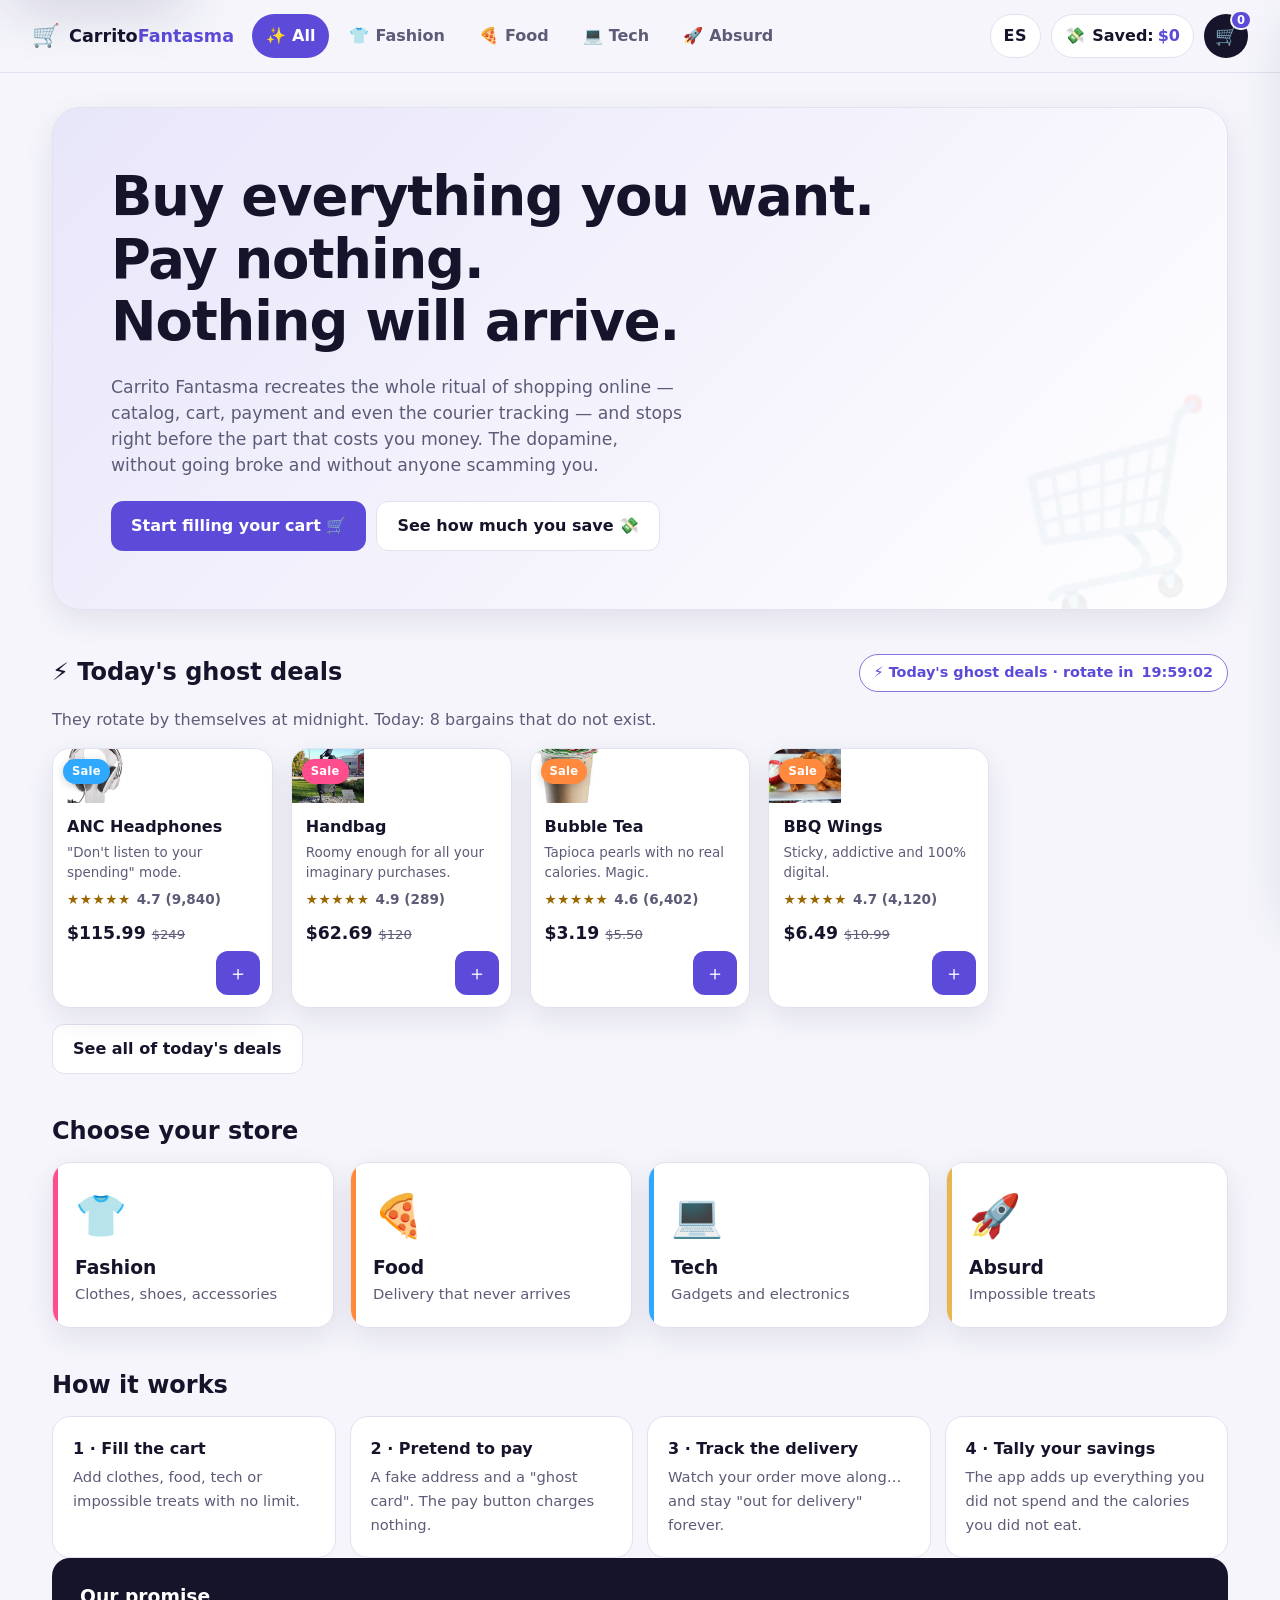
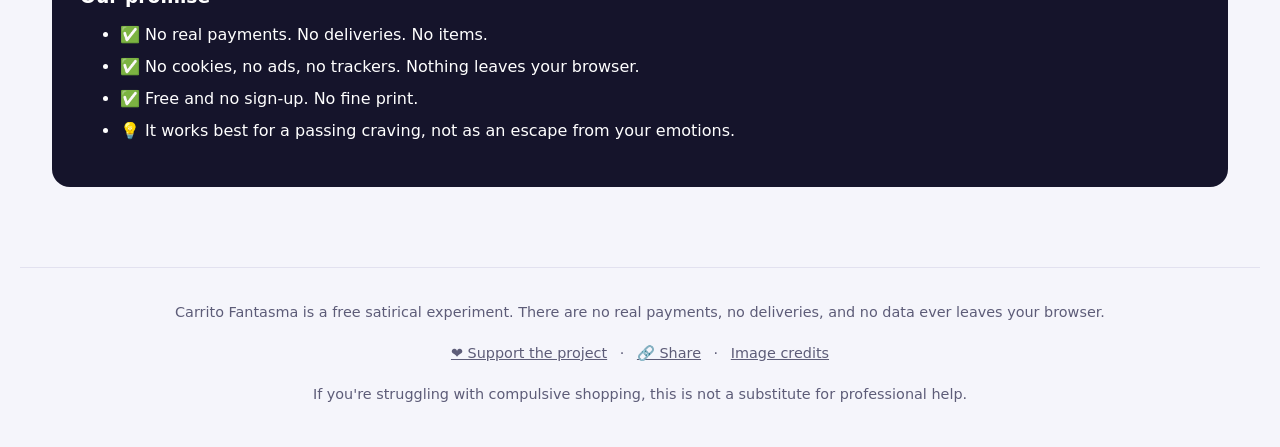
==== en/index.html @ 113c0069 "feat: publicar versión EN en /en/ y sincronizar el HTML base" ====
<!doctype html>
<html lang="en" data-lang="en" data-root="../">
<head>
  <meta charset="utf-8">
  <meta name="viewport" content="width=device-width, initial-scale=1">
  <meta name="color-scheme" content="light dark">
  <title>Carrito Fantasma — fake store to shop without buying</title>
  <meta name="description" content="A fake online store for the thrill of shopping without spending a cent: fill your cart, pay with a ghost card and track a delivery that never arrives. Free, no ads.">
  <meta name="theme-color" media="(prefers-color-scheme: light)" content="#6d5efc">
  <meta name="theme-color" media="(prefers-color-scheme: dark)" content="#12111f">
  <link rel="icon" href="data:image/svg+xml,<svg xmlns='http://www.w3.org/2000/svg' viewBox='0 0 100 100'><text y='.9em' font-size='90'>🛒</text></svg>">
  <link rel="canonical" href="https://carritofantasma.app/en/">
  <link rel="alternate" hreflang="es" href="https://carritofantasma.app/">
  <link rel="alternate" hreflang="en" href="https://carritofantasma.app/en/">
  <link rel="alternate" hreflang="x-default" href="https://carritofantasma.app/">
  <meta property="og:type" content="website">
  <meta property="og:site_name" content="Carrito Fantasma">
  <meta property="og:url" content="https://carritofantasma.app/en/">
  <meta property="og:title" content="Carrito Fantasma — fake store to shop without buying">
  <meta property="og:description" content="The dopamine of shopping without spending a cent: fill your cart, pay with a ghost card and track a delivery that never arrives. Free, no ads.">
  <meta property="og:image" content="https://carritofantasma.app/assets/img/og.jpg">
  <meta property="og:image:width" content="1200">
  <meta property="og:image:height" content="630">
  <meta property="og:image:alt" content="Carrito Fantasma — Shop without buying">
  <meta property="og:locale" content="en_US">
  <meta property="og:locale:alternate" content="es_ES">
  <meta name="twitter:card" content="summary_large_image">
  <meta name="twitter:title" content="Carrito Fantasma — fake store to shop without buying">
  <meta name="twitter:description" content="The dopamine of shopping without spending a cent. Free, no ads, no data.">
  <meta name="twitter:image" content="https://carritofantasma.app/assets/img/og.jpg">

  <!-- Datos estructurados (SEO) para tarjetas ricas en los resultados de búsqueda -->
  <script type="application/ld+json">
  {
    "@context": "https://schema.org",
    "@graph": [
      {
        "@type": "WebSite",
        "@id": "https://carritofantasma.app/#website",
        "url": "https://carritofantasma.app/",
        "name": "Carrito Fantasma",
        "alternateName": "Ghost Cart",
        "inLanguage": ["es", "en"],
        "description": "A fake online store for the thrill of shopping without spending a cent."
      },
      {
        "@type": "WebApplication",
        "@id": "https://carritofantasma.app/en/#app",
        "name": "Carrito Fantasma",
        "url": "https://carritofantasma.app/en/",
        "applicationCategory": "EntertainmentApplication",
        "operatingSystem": "Web",
        "browserRequirements": "Requires JavaScript",
        "inLanguage": ["en"],
        "isAccessibleForFree": true,
        "offers": { "@type": "Offer", "price": "0", "priceCurrency": "USD" },
        "description": "A satirical experiment: fill your cart, pay with a ghost card and track a delivery that never arrives. No ads, no cookies, no data collection."
      }
    ]
  }
  </script>
  <link rel="stylesheet" href="../styles.css">
</head>
<body data-mode="all">

  <a class="skip-link" href="#app" data-i18n="skip_content">Skip to content</a>
  <header class="topbar">
    <a class="brand" href="#" data-action="nav" data-view="home" data-i18n-aria="nav_home" aria-label="Home">
      <span class="brand-mark">🛒</span>
      <span class="brand-name">Carrito<em>Fantasma</em></span>
    </a>

    <nav class="modes" id="modesNav" data-i18n-aria="stores" aria-label="Stores"></nav>

    <div class="top-actions">
      <button class="pill lang" id="langToggle" data-action="lang" data-i18n-title="lang_toggle" aria-label="Cambiar a español" title="Cambiar a español">ES</button>
      <button class="pill savings-btn" data-action="nav" data-view="savings" data-i18n-aria="saved_title" data-i18n-title="saved_title" aria-label="What you've saved" title="What you've saved">
        <span class="savings-icon" aria-hidden="true">💸</span><span class="savings-copy"><span data-i18n="saved_label">Saved:</span> <b id="savingsTop">$0</b></span>
      </button>
      <button class="cart-btn" id="cartBtn" data-action="open-cart" data-i18n-aria="cart_open" aria-label="Open cart" aria-controls="cartDrawer" aria-expanded="false">
        🛒<span class="cart-count" id="cartCount">0</span>
      </button>
    </div>
  </header>

  <main id="app" class="app" tabindex="-1">
    <noscript>
      <section class="page">
        <h1>🛒 Carrito Fantasma</h1>
        <p>A fake online store that gives you the dopamine of shopping without spending a thing. Fill your cart, pay with a ghost card and track a delivery that never arrives. Free, no ads, no cookies and no data collected.</p>
        <p>You need JavaScript to play. This fake store is also available in <a href="../">Spanish</a>.</p>
      </section>
    </noscript>
  </main>

  <footer class="site-footer">
    <p data-i18n="footer_about"><b>Carrito Fantasma</b> is a free satirical experiment. There are no real payments, no deliveries, and no data ever leaves your browser.</p>
    <p><button class="link" data-action="nav" data-view="support" data-i18n="footer_support">❤️ Support the project</button> · <button class="link" data-action="share" data-i18n="footer_share">🔗 Share</button> · <button class="link" data-action="nav" data-view="credits" data-i18n="footer_credits">Image credits</button></p>
    <p class="muted" data-i18n="footer_note">If you're struggling with compulsive shopping, this is not a substitute for professional help.</p>
  </footer>

  <!-- Cart drawer -->
  <div class="scrim" id="scrim" data-action="close-cart" aria-hidden="true"></div>
  <div id="cartDrawer" class="drawer" role="dialog" aria-modal="true" aria-labelledby="cartTitle" aria-hidden="true" inert>
    <div class="drawer-head">
      <h2 id="cartTitle" data-i18n="cart_title">Your cart</h2>
      <button class="icon" data-action="close-cart" data-i18n-aria="cart_close" aria-label="Close cart">✕</button>
    </div>
    <div class="ship">
      <div class="ship-text" id="shipText"></div>
      <div class="ship-bar"><span id="shipFill"></span></div>
    </div>
    <div class="drawer-body" id="cartBody"></div>
    <div class="drawer-foot">
      <div class="total-row"><span data-i18n="subtotal">Subtotal</span><b id="cartSubtotal">$0</b></div>
      <p class="muted tiny" data-i18n="ship_note">Ghost shipping: free · Delivery: never.</p>
      <button class="primary big" id="payBtn" data-action="checkout" data-i18n="checkout_btn">Checkout 💳</button>
      <button class="link" data-action="clear-cart" data-i18n="clear_cart">Empty cart</button>
    </div>
  </div>

  <!-- Product modal -->
  <div class="modal" id="modal" role="dialog" aria-modal="true" aria-labelledby="productModalTitle" hidden></div>

  <!-- Processing overlay -->
  <div class="processing" id="processing" role="status" aria-live="assertive" aria-atomic="true" hidden>
    <div class="proc-card">
      <div class="spinner" aria-hidden="true"></div>
      <p id="procText" data-i18n="proc_default">Processing ghost payment…</p>
    </div>
  </div>

  <div class="toast" id="toast"><span id="toastText" role="status" aria-live="polite" aria-atomic="true"></span></div>
  <canvas id="confetti" class="confetti" aria-hidden="true"></canvas>

  <noscript data-i18n="noscript">You need JavaScript enabled to live the (fake) experience.</noscript>

  <script src="../data.js"></script>
  <script src="../i18n.js"></script>
  <script src="../app.js"></script>
</body>
</html>
---- styles.css ----
/* ============ Carrito Fantasma — estilos ============ */
:root{
  color-scheme:light dark;
  --bg:#f5f5fb;
  --card:#ffffff;
  --surface-soft:#f0effa;
  --ink:#15142b;
  --muted:#5d5c78;
  --line:#e2e1ef;
  --accent:#5b4bd8;
  --accent-ink:#ffffff;
  --accent-text:#5b4bd8;
  --star:#9a6700;  --inverse-bg:#15142b;
  --inverse-ink:#ffffff;
  --topbar:rgba(245,245,251,.88);
  --scrim:rgba(20,18,45,.55);
  --danger:#b42318;
  --radius:18px;
  --shadow:0 10px 30px rgba(30,25,80,.09);
  --shadow-lg:0 24px 60px rgba(30,25,80,.20);
  --focus: var(--accent-text);
}
body[data-mode="all"]{ --accent:#5b4bd8; }
body[data-mode="moda"]{ --accent:#cf2e6d; }
body[data-mode="comida"]{ --accent:#b9500b; }
body[data-mode="tech"]{ --accent:#0875bb; }
body[data-mode="absurdo"]{ --accent:#8a6400; }
body{ --accent-text: var(--accent); --focus: var(--accent-text); }

*{ box-sizing:border-box; }
[hidden]{ display:none !important; }
.sr-only{ position:absolute; width:1px; height:1px; padding:0; margin:-1px; overflow:hidden; clip:rect(0 0 0 0); white-space:nowrap; border:0; }
html{ scroll-behavior:smooth; }
body{
  margin:0; background:var(--bg); color:var(--ink);
  font:16px/1.5 -apple-system,BlinkMacSystemFont,"Segoe UI",Roboto,Inter,system-ui,sans-serif;
  -webkit-font-smoothing:antialiased;
  transition:background .4s ease, color .3s ease;
}
body.overlay-open{ overflow:hidden; }
button{ font:inherit; cursor:pointer; }
a{ color:inherit; text-decoration:none; }
.muted{ color:var(--muted); }
.tiny{ font-size:.8rem; }
h1,h2,h3{ line-height:1.15; margin:0 0 .4em; }

/* ---------- salto de contenido ---------- */
.skip-link{
  position:fixed; top:10px; left:10px; z-index:200;
  transform:translateY(-160%); background:var(--accent); color:var(--accent-ink);
  padding:12px 18px; border-radius:12px; font-weight:700; box-shadow:var(--shadow-lg);
  transition:transform .2s ease;
}
.skip-link:focus{ transform:none; }

/* ---------- barra superior ---------- */
.topbar{
  position:sticky; top:0; z-index:40;
  display:flex; align-items:center; gap:16px;
  padding:12px clamp(14px,3vw,32px);
  background:var(--topbar);
  backdrop-filter:saturate(160%) blur(14px);
  border-bottom:1px solid var(--line);
}
.brand{ display:flex; align-items:center; gap:9px; font-weight:800; font-size:1.1rem; white-space:nowrap; border-radius:10px; }
.brand-mark{ font-size:1.4rem; }
.brand-name em{ font-style:normal; color:var(--accent-text); transition:color .4s; }
.modes{ display:flex; gap:6px; overflow-x:auto; flex:1; scrollbar-width:none; padding:2px; }
.modes::-webkit-scrollbar{ display:none; }
.mode-btn{
  border:1px solid transparent; background:transparent; color:var(--muted);
  min-height:44px; padding:8px 13px; border-radius:999px; font-weight:600; white-space:nowrap;
  display:flex; align-items:center; gap:6px; transition:background .2s, color .2s;
}
.mode-btn:hover{ background:var(--card); color:var(--ink); }
.mode-btn.active{ background:var(--accent); color:var(--accent-ink); }
.top-actions{ display:flex; align-items:center; gap:10px; }
.pill{
  border:1px solid var(--line); background:var(--card); color:var(--ink);
  min-height:44px; padding:8px 13px; border-radius:999px; font-weight:600; white-space:nowrap;
  display:inline-flex; align-items:center; gap:7px;
}
.pill b{ color:var(--accent-text); }
.pill.lang{ font-weight:800; letter-spacing:.04em; min-width:46px; justify-content:center; }
.savings-icon{ line-height:1; }
.savings-copy{ display:inline-flex; align-items:center; gap:4px; }
.cart-btn{
  position:relative; border:none; background:var(--inverse-bg); color:var(--inverse-ink);
  width:44px; height:44px; border-radius:999px; font-size:1.15rem;
}
.cart-btn.bump{ animation:bump .4s ease; }
@keyframes bump{ 0%{transform:scale(1)} 40%{transform:scale(1.22)} 100%{transform:scale(1)} }
.cart-count{
  position:absolute; top:-4px; right:-4px; min-width:20px; height:20px;
  background:var(--accent); color:var(--accent-ink); font-size:.72rem; font-weight:800;
  border-radius:999px; display:grid; place-items:center; padding:0 5px;
  border:2px solid var(--bg);
}

/* ---------- layout ---------- */
.app{ padding:clamp(18px,3vw,34px) clamp(14px,3vw,32px) 80px; max-width:1240px; margin:0 auto; outline:none; }
.page{ animation:fade .35s ease; }
@keyframes fade{ from{opacity:0; transform:translateY(8px)} to{opacity:1; transform:none} }

/* ---------- botones ---------- */
.primary{
  border:none; background:var(--accent); color:var(--accent-ink);
  min-height:44px; padding:12px 20px; border-radius:12px; font-weight:700;
  transition:transform .15s, filter .2s;
}
.primary:hover{ filter:brightness(1.08); }
.primary:active{ transform:scale(.97); }
.primary.big{ width:100%; padding:15px; font-size:1.02rem; }
.primary:disabled{ opacity:.45; cursor:not-allowed; }
.ghost{
  border:1px solid var(--line); background:var(--card); color:var(--ink);
  min-height:44px; padding:12px 20px; border-radius:12px; font-weight:700;
}
.ghost:hover{ border-color:var(--accent); }
.danger{ color:var(--danger); border-color:color-mix(in srgb, var(--danger) 40%, var(--line)); }
.danger:hover{ border-color:var(--danger); }
.link{
  border:none; background:none; color:var(--muted); text-decoration:underline;
  min-height:44px; padding:8px;
}
.link:hover{ color:var(--ink); }
.link-back{
  border:none; background:none; color:var(--muted); font-weight:600;
  min-height:44px; padding:0 0 12px;
}
.icon{
  border:none; background:var(--surface-soft); color:var(--ink);
  width:44px; height:44px; border-radius:999px; display:grid; place-items:center;
}
.row{ display:flex; gap:10px; margin-top:14px; flex-wrap:wrap; }
.share-row{ justify-content:center; margin-top:10px; }
.share-row .primary{ max-width:360px; }
.empty-grid{ grid-column:1/-1; text-align:center; padding:60px 20px; color:var(--muted); }
.empty-grid .big{ font-size:3rem; display:block; margin-bottom:10px; }
.empty-grid p{ margin:0 auto 18px; max-width:44ch; }

/* ---------- hero ---------- */
.hero{
  background:linear-gradient(135deg, color-mix(in srgb, var(--accent) 14%, var(--card)), var(--card));
  border:1px solid var(--line); border-radius:28px; padding:clamp(28px,5vw,58px);
  box-shadow:var(--shadow); position:relative; overflow:hidden;
}
.hero::after{
  content:"🛒"; position:absolute; right:-10px; bottom:-30px; font-size:11rem; opacity:.08; transform:rotate(-12deg);
}
.hero h1{ font-size:clamp(2rem,5vw,3.4rem); letter-spacing:-.02em; }
.hero p{ max-width:52ch; color:var(--muted); font-size:1.08rem; }
.hero .row{ margin-top:22px; }
.saved-pill{
  display:inline-flex; gap:8px; align-items:center; margin-top:18px;
  background:linear-gradient(180deg, color-mix(in srgb, var(--card) 78%, #ffffff 10%) 0%, color-mix(in srgb, var(--card) 88%, #000 12%) 100%);
  border:1px solid var(--line); border-radius:999px; padding:8px 16px; font-weight:700; color:var(--ink);
  box-shadow:var(--shadow);
}
.saved-pill b{ color:var(--accent-text); }

/* ---------- tarjetas de modo ---------- */
.section-title{ margin:44px 0 16px; font-size:1.5rem; }
.daily-head{ display:flex; flex-wrap:wrap; gap:12px; align-items:center; justify-content:space-between; margin:44px 0 16px; }
.daily-head h2{ margin:0; font-size:1.5rem; }
.mode-grid{ display:grid; gap:16px; grid-template-columns:repeat(auto-fit,minmax(200px,1fr)); }
.mode-card{
  text-align:left; border:1px solid var(--line); background:var(--card); color:var(--ink);
  border-radius:var(--radius); padding:22px; box-shadow:var(--shadow);
  transition:transform .2s, box-shadow .2s; position:relative; overflow:hidden;
}
.mode-card:hover{ transform:translateY(-4px); box-shadow:var(--shadow-lg); }
.mode-card .big-emoji{ font-size:2.6rem; display:block; margin-bottom:10px; }
.mode-card h3{ margin:0 0 4px; }
.mode-card p{ margin:0; color:var(--muted); font-size:.92rem; }
.mode-card .stripe{ position:absolute; inset:0 auto 0 0; width:5px; background:var(--m); }

/* ---------- features ---------- */
.features{ display:grid; gap:14px; grid-template-columns:repeat(auto-fit,minmax(200px,1fr)); }
.feature{ background:var(--card); border:1px solid var(--line); border-radius:var(--radius); padding:20px; }
.feature b{ display:block; margin-bottom:4px; }
.feature span{ color:var(--muted); font-size:.92rem; }

/* ---------- catálogo ---------- */
.catalog-head{ display:flex; flex-wrap:wrap; gap:12px; align-items:center; justify-content:space-between; margin-bottom:8px; }
.catalog-head h1{ margin:0; font-size:clamp(1.6rem,3.4vw,2.3rem); }
.toolbar{ display:flex; gap:10px; flex-wrap:wrap; margin:16px 0 22px; }
.toolbar input, .toolbar select{
  border:1px solid var(--line); background:var(--card); border-radius:12px;
  min-height:44px; padding:11px 14px; font:inherit; color:var(--ink);
}
.toolbar input{ flex:1; min-width:180px; }
.toolbar input:focus, .toolbar select:focus{ border-color:var(--accent); }
.filter-check{
  display:inline-flex; align-items:center; gap:8px; min-height:44px;
  padding:8px 14px; border:1px solid var(--line); border-radius:12px;
  background:var(--card); font-weight:600; cursor:pointer;
}
.filter-check input{ width:18px; height:18px; accent-color:var(--accent); margin:0; }
.flash{
  display:inline-flex; gap:8px; align-items:center;
  background:var(--card);
  color:var(--accent-text);
  border:1px solid color-mix(in srgb, var(--accent) 70%, var(--line));
  border-radius:999px; padding:7px 14px; font-weight:700; font-size:.9rem;
}
.flash b{ font-variant-numeric:tabular-nums; }

.grid{ display:grid; gap:18px; grid-template-columns:repeat(auto-fill,minmax(215px,1fr)); }
.card{
  background:var(--card); border:1px solid var(--line); border-radius:var(--radius);
  overflow:hidden; box-shadow:var(--shadow); transition:transform .2s, box-shadow .2s;
  display:flex; flex-direction:column; position:relative;
}
.card:hover, .card:focus-within{ transform:translateY(-5px); box-shadow:var(--shadow-lg); }
.card-open{
  border:none; background:none; color:inherit; text-align:left; padding:0;
  width:100%; display:flex; flex-direction:column; flex:1; font:inherit;
}
.card-img{
  position:relative; aspect-ratio:4/3; display:grid; place-items:center; overflow:hidden;
  background:linear-gradient(135deg, color-mix(in srgb, var(--c) 22%, var(--card)), color-mix(in srgb, var(--c) 8%, var(--card)));
}
.card-img .emoji{ font-size:3.6rem; filter:drop-shadow(0 6px 10px rgba(0,0,0,.12)); }
.card-img .photo{ position:absolute; inset:0; width:100%; height:100%; object-fit:cover; }
.badge{
  position:absolute; top:10px; left:10px; background:var(--c); color:var(--accent-ink);
  font-size:.72rem; font-weight:800; padding:4px 9px; border-radius:999px; letter-spacing:.02em;
  box-shadow:0 2px 8px rgba(0,0,0,.18);
}
.card-body{ padding:14px 14px 60px; display:flex; flex-direction:column; gap:6px; flex:1; }
.card-title{ font-size:1rem; font-weight:700; line-height:1.25; }
.card-body .desc{ margin:0; color:var(--muted); font-size:.84rem; flex:1; }
.rate{ font-size:.85rem; color:var(--muted); font-weight:600; display:flex; gap:6px; flex-wrap:wrap; align-items:center; }
.rate .stars{ color:var(--star); letter-spacing:.04em; }
.rate-num{ color:var(--muted); }
.price-row{ display:flex; align-items:center; justify-content:space-between; gap:8px; margin-top:6px; }
.price{ font-weight:800; font-size:1.08rem; }
.price s{ color:var(--muted); font-weight:500; font-size:.82rem; margin-left:6px; }
.add{
  position:absolute; right:12px; bottom:12px;
  border:none; background:var(--accent); color:var(--accent-ink);
  width:44px; height:44px; border-radius:12px;
  font-size:1.25rem; line-height:1; transition:transform .15s;
}
.add:hover{ transform:scale(1.08); }
.add:active{ transform:scale(.9); }
.results{ color:var(--muted); font-size:.9rem; }

/* ---------- modal producto ---------- */
.modal{ position:fixed; inset:0; z-index:60; display:grid; place-items:center; padding:20px;
  background:var(--scrim); backdrop-filter:blur(4px); animation:fade .2s; }
.modal-card{
  position:relative; background:var(--card); color:var(--ink);
  border-radius:24px; max-width:760px; width:100%;
  box-shadow:var(--shadow-lg); display:grid; grid-template-columns:1fr 1fr; overflow:hidden;
  animation:pop .25s ease; max-height:92vh; max-height:92dvh; overflow-y:auto;
}
@keyframes pop{ from{transform:scale(.94); opacity:0} to{transform:none; opacity:1} }
.modal-img{ background:linear-gradient(135deg, color-mix(in srgb, var(--c) 26%, var(--card)), color-mix(in srgb, var(--c) 8%, var(--card)));
  position:relative; display:grid; place-items:center; min-height:260px; font-size:7rem; overflow:hidden; }
.modal-img .photo{ position:absolute; inset:0; width:100%; height:100%; object-fit:cover; }
.modal-info{ padding:28px; display:flex; flex-direction:column; gap:10px; }
.modal-info .price{ font-size:1.6rem; }
.modal-info .desc{ color:var(--muted); }
.modal-close{ position:absolute; top:14px; right:14px; z-index:3; box-shadow:var(--shadow); }
.modal-badge{ position:static; align-self:flex-start; }

/* ---------- carrito drawer ---------- */
.scrim{ position:fixed; inset:0; background:var(--scrim); opacity:0; visibility:hidden; transition:opacity .3s, visibility .3s; z-index:70; }
body.cart-open .scrim{ opacity:1; visibility:visible; }
.drawer{
  position:fixed; top:0; right:0; height:100vh; height:100dvh; width:min(420px,100%);
  background:var(--card); color:var(--ink); z-index:80;
  transform:translateX(105%); transition:transform .35s cubic-bezier(.4,0,.2,1);
  display:flex; flex-direction:column; box-shadow:var(--shadow-lg);
}
body.cart-open .drawer{ transform:none; }
.drawer-head{ display:flex; align-items:center; justify-content:space-between; gap:12px; padding:20px; border-bottom:1px solid var(--line); }
.drawer-head h2{ margin:0; font-size:1.2rem; }
.ship{ padding:14px 20px; border-bottom:1px solid var(--line); }
.ship-text{ font-size:.86rem; font-weight:600; margin-bottom:7px; }
.ship-bar{ height:7px; background:var(--surface-soft); border-radius:999px; overflow:hidden; }
.ship-bar span{ display:block; height:100%; width:0; background:var(--accent); transition:width .35s; }
.drawer-body{ flex:1; overflow-y:auto; padding:8px 20px; }
.line{ display:flex; gap:12px; align-items:center; padding:14px 0; border-bottom:1px solid var(--line); }
.line-img{ width:54px; height:54px; border-radius:12px; display:grid; place-items:center; font-size:1.7rem; position:relative; overflow:hidden;
  background:linear-gradient(135deg, color-mix(in srgb, var(--c) 24%, var(--card)), color-mix(in srgb, var(--c) 8%, var(--card))); }
.line-img .photo{ position:absolute; inset:0; width:100%; height:100%; object-fit:cover; }
.line-info{ flex:1; display:flex; flex-direction:column; min-width:0; }
.line-info strong{ font-size:.92rem; }
.qty{ display:flex; align-items:center; gap:6px; }
.qty button{
  width:44px; height:44px; border-radius:10px; border:1px solid var(--line);
  background:var(--card); color:var(--ink); font-size:1rem; line-height:1;
}
.qty button:hover{ border-color:var(--accent); }
.qty-value{ min-width:18px; text-align:center; font-weight:700; }
.rm{
  border:none; background:none; color:var(--muted); font-size:1rem;
  width:44px; height:44px; border-radius:10px;
}
.rm:hover{ color:var(--danger); background:var(--surface-soft); }
.empty{ text-align:center; color:var(--muted); padding:50px 10px; }
.empty p{ margin:0 0 18px; }
.drawer-foot{ padding:20px; border-top:1px solid var(--line); }
.total-row{ display:flex; justify-content:space-between; align-items:baseline; font-size:1.05rem; margin-bottom:6px; }
.total-row b{ font-size:1.3rem; }
.drawer-foot .primary{ margin-top:12px; }
.drawer-foot .link{ display:block; margin:6px auto 0; }

/* ---------- checkout ---------- */
.checkout{ max-width:640px; margin:0 auto; }
.checkout h1{ font-size:clamp(1.6rem,3.4vw,2.2rem); }
.steps-ind{ display:flex; gap:8px; margin:14px 0 22px; }
.steps-ind .dot{ height:6px; flex:1; border-radius:999px; background:var(--line); transition:.3s; }
.steps-ind .dot.on{ background:var(--accent); }
.panel{ background:var(--card); border:1px solid var(--line); border-radius:var(--radius); padding:clamp(20px,3vw,30px); box-shadow:var(--shadow); }
.field{ margin-bottom:14px; display:flex; flex-direction:column; gap:6px; }
.field label{ font-weight:600; font-size:.9rem; }
.field input{
  border:1px solid var(--line); border-radius:12px; padding:12px 14px;
  min-height:44px; font:inherit; background:var(--card); color:var(--ink);
}
.field input:focus{ border-color:var(--accent); }
.form-note{ margin:0 0 14px; }
.fill-fake{ padding:4px 0 12px; color:var(--accent-text); font-weight:700; }
.radio{
  display:flex; gap:10px; align-items:center; padding:13px; border:1px solid var(--line);
  border-radius:12px; margin-bottom:10px; cursor:pointer; font-weight:600;
}
.radio input{ width:18px; height:18px; accent-color:var(--accent); }
.radio:has(input:checked){
  border-color:var(--accent);
  background:color-mix(in srgb, var(--accent) 8%, var(--card));
}
.review{ list-style:none; padding:0; margin:0 0 14px; }
.review li{ display:flex; justify-content:space-between; gap:10px; padding:9px 0; border-bottom:1px dashed var(--line); font-size:.94rem; }
.review b{ white-space:nowrap; }

/* ---------- confirmación ---------- */
.confirm{ max-width:560px; margin:0 auto; text-align:center; }
.tick{ font-size:4.6rem; animation:pop .5s ease; }
.order-box{ background:var(--card); border:1px solid var(--line); border-radius:var(--radius); padding:24px; text-align:left; box-shadow:var(--shadow); margin:20px 0; }
.order-id{ font-family:ui-monospace,monospace; background:var(--surface-soft); padding:3px 8px; border-radius:8px; font-size:.85rem; }

/* ---------- tracking ---------- */
.tracking{ max-width:560px; margin:0 auto; }
.track-list{ list-style:none; padding:0; margin:24px 0; }
.step{ display:flex; gap:14px; align-items:flex-start; padding-bottom:26px; position:relative; opacity:.6; transition:.3s; }
.step::before{ content:""; position:absolute; left:15px; top:32px; bottom:0; width:2px; background:var(--line); }
.step:last-child::before{ display:none; }
.step .dot2{
  width:32px; height:32px; border-radius:999px; background:var(--card);
  border:2px solid var(--line); display:grid; place-items:center; flex:none; z-index:1;
}
.step.active{ opacity:1; }
.step.active .dot2{ border-color:var(--accent); background:var(--accent); color:var(--accent-ink); animation:pulse 1.4s infinite; }
.step.done{ opacity:1; }
.step.done .dot2{ border-color:var(--accent); background:var(--accent); color:var(--accent-ink); }
@keyframes pulse{ 0%{box-shadow:0 0 0 0 color-mix(in srgb,var(--accent) 55%,transparent)} 70%{box-shadow:0 0 0 12px transparent} 100%{box-shadow:0 0 0 0 transparent} }
.step b{ display:block; }
.step small{ color:var(--muted); }

/* Mini mapa fantasma */
.ghost-map {
  position: relative;
  width: 100%;
  max-width: 640px;
  height: 220px;
  margin: 18px auto 10px;
  border-radius: 18px;
  overflow: hidden;
  background:
    radial-gradient(circle at 30% 40%, rgba(109,94,252,.10), transparent 60%),
    radial-gradient(circle at 70% 70%, rgba(255,77,141,.08), transparent 60%),
    linear-gradient(180deg, #f7f6ff 0%, #f1efff 100%);
  border: 1px solid rgba(109,94,252,.28);
  box-shadow: 0 20px 40px -30px rgba(109,94,252,.6);
}

.ghost-map::before,
.ghost-map::after {
  content: '';
  position: absolute;
  inset: 0;
  background-image:
    radial-gradient(rgba(109,94,252,.12) 1px, transparent 1px);
  background-size: 18px 18px;
  opacity: .6;
}

.ghost-map::after {
  background-image:
    linear-gradient(90deg, rgba(109,94,252,.14) 1px, transparent 1px),
    linear-gradient(180deg, rgba(109,94,252,.14) 1px, transparent 1px);
  background-size: 60px 60px;
  opacity: .4;
}

.ghost-map-route {
  position: absolute;
  inset: 0;
  width: 100%;
  height: 100%;
}

.ghost-map-route path {
  stroke: rgba(109,94,252,.5);
  stroke-width: 4;
  stroke-linecap: round;
  stroke-dasharray: 8 10;
  fill: none;
}

.ghost-map-pin {
  position: absolute;
  width: 14px;
  height: 14px;
  border-radius: 50%;
  background: radial-gradient(circle, #fff 0%, #6d5efc 100%);
  box-shadow: 0 0 0 8px rgba(109,94,252,.14);
}

.ghost-map-pin.start { left: 18%; top: 70%; }
.ghost-map-pin.end { right: 16%; top: 26%; }

.ghost-map-rider {
  position: absolute;
  left: 18%;
  top: 70%;
  transform: translate(-50%, -50%);
  font-size: 28px;
  filter: drop-shadow(0 12px 30px rgba(109,94,252,.45));
  animation: ghost-rider 9s ease-in-out infinite;
}

@keyframes ghost-rider {
  0% { left: 18%; top: 70%; transform: translate(-50%, -50%) rotate(-10deg); }
  20% { left: 32%; top: 58%; }
  40% { left: 48%; top: 44%; }
  55% { left: 62%; top: 36%; }
  70% { left: 70%; top: 30%; }
  85% { left: 76%; top: 28%; transform: translate(-50%, -50%) rotate(-6deg); }
  100% { left: 78%; top: 26%; transform: translate(-50%, -50%) rotate(0deg); }
}

@media (prefers-reduced-motion: reduce) {
  .ghost-map-rider { animation: none; left: 48%; top: 44%; }
}

.track-note{
  background:color-mix(in srgb, var(--accent) 10%, var(--card));
  border:1px dashed var(--accent); border-radius:14px; padding:16px;
  text-align:center; font-weight:600;
}

/* ---------- ahorro ---------- */
.savings{ max-width:760px; margin:0 auto; }
.stat-grid{ display:grid; gap:16px; grid-template-columns:repeat(auto-fit,minmax(180px,1fr)); margin:22px 0; }
.stat{ background:var(--card); border:1px solid var(--line); border-radius:var(--radius); padding:24px; box-shadow:var(--shadow); }
.stat .n{ font-size:clamp(1.6rem,4vw,2.4rem); font-weight:800; letter-spacing:-.02em; }
.stat .n em{ font-style:normal; color:var(--accent-text); }
.stat .l{ color:var(--muted); font-size:.9rem; }

/* Logros */
.ach-grid{ display:grid; gap:12px; margin:18px 0 26px; }
.ach-card{
  display:flex; align-items:center; gap:14px;
  padding:14px 16px; border-radius:16px;
  background:var(--card); border:1px solid var(--line);
  box-shadow:var(--shadow);
}
.ach-card.locked{ opacity:.6; filter:saturate(.4); }
.ach-card.unlocked{ border-color:color-mix(in srgb,var(--accent) 40%,var(--line)); }
.ach-icon{ font-size:1.8rem; flex:none; }
.ach-info{ display:flex; flex-direction:column; gap:2px; flex:1; }
.ach-info b{ font-size:.98rem; }
.ach-badge{
  padding:6px 10px; border-radius:999px; font-size:.8rem;
  background:var(--surface-soft); border:1px solid var(--line);
}
.ach-card.unlocked .ach-badge{ background:color-mix(in srgb,var(--accent) 16%,transparent); color:var(--accent-text); border-color:color-mix(in srgb,var(--accent) 40%,var(--line)); }

.manifesto{ background:var(--inverse-bg); color:var(--inverse-ink); border-radius:var(--radius); padding:28px; }
.manifesto li{ margin-bottom:8px; }

/* ---------- overlays varios ---------- */
.processing{ position:fixed; inset:0; z-index:90; display:grid; place-items:center; background:var(--scrim); backdrop-filter:blur(4px); }
.proc-card{ background:var(--card); color:var(--ink); border-radius:20px; padding:34px 40px; text-align:center; box-shadow:var(--shadow-lg); }
.spinner{ width:44px; height:44px; margin:0 auto 16px; border:4px solid var(--line); border-top-color:var(--accent); border-radius:999px; animation:spin .8s linear infinite; }
@keyframes spin{ to{ transform:rotate(360deg); } }
.toast{
  position:fixed; left:50%; bottom:28px; transform:translate(-50%,140%);
  background:var(--inverse-bg); color:var(--inverse-ink); padding:11px 14px 11px 20px;
  border-radius:16px; font-weight:600; z-index:100;
  transition:transform .35s cubic-bezier(.4,0,.2,1), opacity .25s, visibility .25s;
  box-shadow:var(--shadow-lg); max-width:min(92vw,560px);
  display:flex; align-items:center; gap:12px; flex-wrap:wrap; justify-content:center;
  opacity:0; visibility:hidden; pointer-events:none;
}
.toast.show{ transform:translate(-50%,0); opacity:1; visibility:visible; pointer-events:auto; }
.toast-action{
  border:1px solid color-mix(in srgb, var(--inverse-ink) 35%, transparent);
  background:transparent; color:var(--inverse-ink);
  min-height:40px; padding:7px 12px; border-radius:10px; font-weight:700; white-space:nowrap;
}
.confetti{ position:fixed; inset:0; pointer-events:none; z-index:95; }

/* ---------- footer ---------- */
.site-footer{ border-top:1px solid var(--line); padding:34px clamp(14px,3vw,32px); text-align:center; color:var(--muted); font-size:.9rem; max-width:1240px; margin:0 auto; }
.site-footer p{ margin:0 0 8px; }
.site-footer .link{ color:var(--muted); }

/* ---------- apoyo / donaciones ---------- */
.support{ max-width:720px; margin:0 auto; text-align:center; }
.support p{ max-width:56ch; margin-left:auto; margin-right:auto; }
.support .manifesto{ text-align:left; margin-top:26px; }
.support-grid{ display:grid; gap:16px; grid-template-columns:repeat(auto-fit,minmax(180px,1fr)); margin:26px 0 10px; }
.support-card{ display:flex; flex-direction:column; align-items:center; gap:6px; text-decoration:none; color:inherit;
  background:var(--card); border:1px solid var(--line); border-radius:var(--radius); padding:24px; box-shadow:var(--shadow);
  transition:transform .2s, box-shadow .2s; }
.support-card:hover{ transform:translateY(-4px); box-shadow:var(--shadow-lg); }
.support-card .big-emoji{ font-size:2.4rem; }

/* ---------- créditos ---------- */
.credits{ max-width:900px; margin:0 auto; }
.credits-list{ margin-top:20px; overflow-x:auto; }
.credits-table{ width:100%; border-collapse:collapse; background:var(--card); border:1px solid var(--line); border-radius:var(--radius); overflow:hidden; box-shadow:var(--shadow); font-size:.9rem; }
.credits-table th, .credits-table td{ padding:10px 12px; text-align:left; border-bottom:1px solid var(--line); vertical-align:middle; }
.credits-table th{ background:var(--surface-soft); font-size:.8rem; text-transform:uppercase; letter-spacing:.04em; color:var(--muted); }
.credits-table img{ width:52px; height:52px; object-fit:cover; border-radius:8px; display:block; }
.credits-table a{ color:var(--accent-text); text-decoration:underline; }

/* ---------- responsive ---------- */
@media (max-width:820px){
  .modal-card{ grid-template-columns:1fr; }
  .modal-img{ min-height:180px; font-size:5rem; }
  .brand-name{ display:none; }
}
@media (max-width:560px){
  .topbar{ gap:8px; padding:10px 14px; }
  .top-actions{ gap:6px; margin-left:auto; }
  .modes{ order:3; flex-basis:100%; }
  .savings-btn .savings-copy > span:first-child{ display:none; }
  .savings-copy{ gap:2px; }
  .pill{ padding:8px 10px; }
  .toolbar > *{ flex:1 1 100%; }
  .toolbar input{ min-width:0; }
  .row > .primary, .row > .ghost{ flex:1 1 100%; }
  .share-row .primary{ max-width:none; }
  .modal{ padding:10px; }
  .modal-card{ max-height:calc(100dvh - 20px); border-radius:18px; }
  .modal-info{ padding:20px; }
  .review li{ font-size:.88rem; }
  .line{ flex-wrap:wrap; }
  .line-info{ flex-basis:calc(100% - 66px); }
  .qty{ margin-left:66px; }
  .toast{ bottom:14px; flex-wrap:wrap; justify-content:center; }
}

/* ---------- accesibilidad / motion ---------- */
:focus-visible{ outline:3px solid var(--focus); outline-offset:2px; border-radius:6px; }
@media (prefers-reduced-motion:reduce){
  *{ animation:none !important; transition:none !important; }
  html{ scroll-behavior:auto; }
}

/* ---------- modo oscuro ---------- */
@media (prefers-color-scheme:dark){
  :root{
    --bg:#0f0e1a;
    --card:#26243b;
    --surface-soft:#2f2d4a;
    --ink:#f7f6ff;
    --muted:#c7c5e6;
    --line:#4a476d;
    --accent-text:color-mix(in srgb, var(--accent) 55%, #ffffff);
    --inverse-bg:#08070f;
    --inverse-ink:#f7f6ff;
    --topbar:rgba(15,14,26,.94);
    --scrim:rgba(4,3,10,.88);
    --danger:#ffb4ad;
    --shadow:0 12px 40px rgba(0,0,0,.6);
    --shadow-lg:0 32px 90px rgba(0,0,0,.9);
  }
  body{
    background:radial-gradient(1600px 1000px at 50% -14%, #211f38 0%, var(--bg) 68%);
    color:var(--ink);
    --accent-text:color-mix(in srgb, var(--accent) 55%, #ffffff);
    --star:#fbbf24;
    --focus: var(--accent-text);
  }
  .topbar{ background:var(--topbar); border-bottom:1px solid color-mix(in srgb, var(--line) 95%, transparent); }
  .hero{
    background:
      radial-gradient(900px 520px at -10% -20%, color-mix(in srgb, var(--accent) 30%, transparent) 0%, transparent 72%),
      linear-gradient(150deg, color-mix(in srgb, var(--accent) 28%, var(--card)) 0%, #201e36 100%);
    color:var(--ink);
    border:1px solid color-mix(in srgb, var(--line) 95%, transparent);
    box-shadow:var(--shadow-lg);
  }
  .hero p{ color:var(--muted); }
  .saved-pill{
    background:linear-gradient(180deg, color-mix(in srgb, var(--card) 86%, #ffffff 10%) 0%, color-mix(in srgb, var(--card) 94%, #000 10%) 100%);
    color:var(--ink);
    border:1px solid color-mix(in srgb, var(--line) 98%, transparent);
    box-shadow:0 12px 44px rgba(0,0,0,.55);
  }
  .saved-pill b{ color:var(--accent-text); }
  .panel,.order-box,.stat,.modal-card,.drawer,.proc-card,.feature,.mode-card,.card,.support-card,.credits-table{
    background:var(--card);
    color:var(--ink);
    border:1px solid var(--line);
    box-shadow:var(--shadow-lg);
  }
  .toolbar input,.toolbar select,.field input,.qty button,.ghost,.icon,.pill,.filter-check{
    background:linear-gradient(180deg, color-mix(in srgb, var(--card) 92%, #ffffff 8%) 0%, var(--card) 100%);
    color:var(--ink);
    border:1px solid color-mix(in srgb, var(--line) 98%, transparent);
  }
  .icon{ background:var(--surface-soft); }
  .manifesto{ background:radial-gradient(800px 400px at 50% 0%, #151326 0%, #05040b 100%); border:1px solid color-mix(in srgb, var(--line) 85%, transparent); color:var(--ink); }
  .primary:hover{ filter:brightness(1.18); }
  .badge{ color:#fff; }
  .track-note{ background:color-mix(in srgb, var(--accent) 16%, var(--card)); border:1px solid color-mix(in srgb, var(--accent) 62%, var(--line)); color:var(--ink); }
  .radio:has(input:checked){ background:color-mix(in srgb, var(--accent) 14%, var(--card)); border-color:color-mix(in srgb, var(--accent) 72%, var(--line)); }
  .toast{
    background:var(--inverse-bg);
    color:var(--inverse-ink);
    border:1px solid color-mix(in srgb, var(--inverse-ink) 26%, transparent);
    box-shadow:0 24px 70px rgba(0,0,0,.95);
  }
  .toast-action{ border:1px solid color-mix(in srgb, var(--inverse-ink) 44%, transparent); color:var(--inverse-ink); }
  .cart-btn{ background:var(--inverse-bg); color:var(--inverse-ink); box-shadow:0 12px 48px rgba(0,0,0,.75); }
  .credits-table th{ background:var(--surface-soft); }
  .modes .mode-btn:hover{ background:color-mix(in srgb, var(--card) 88%, #ffffff 10%); color:var(--ink); }
}
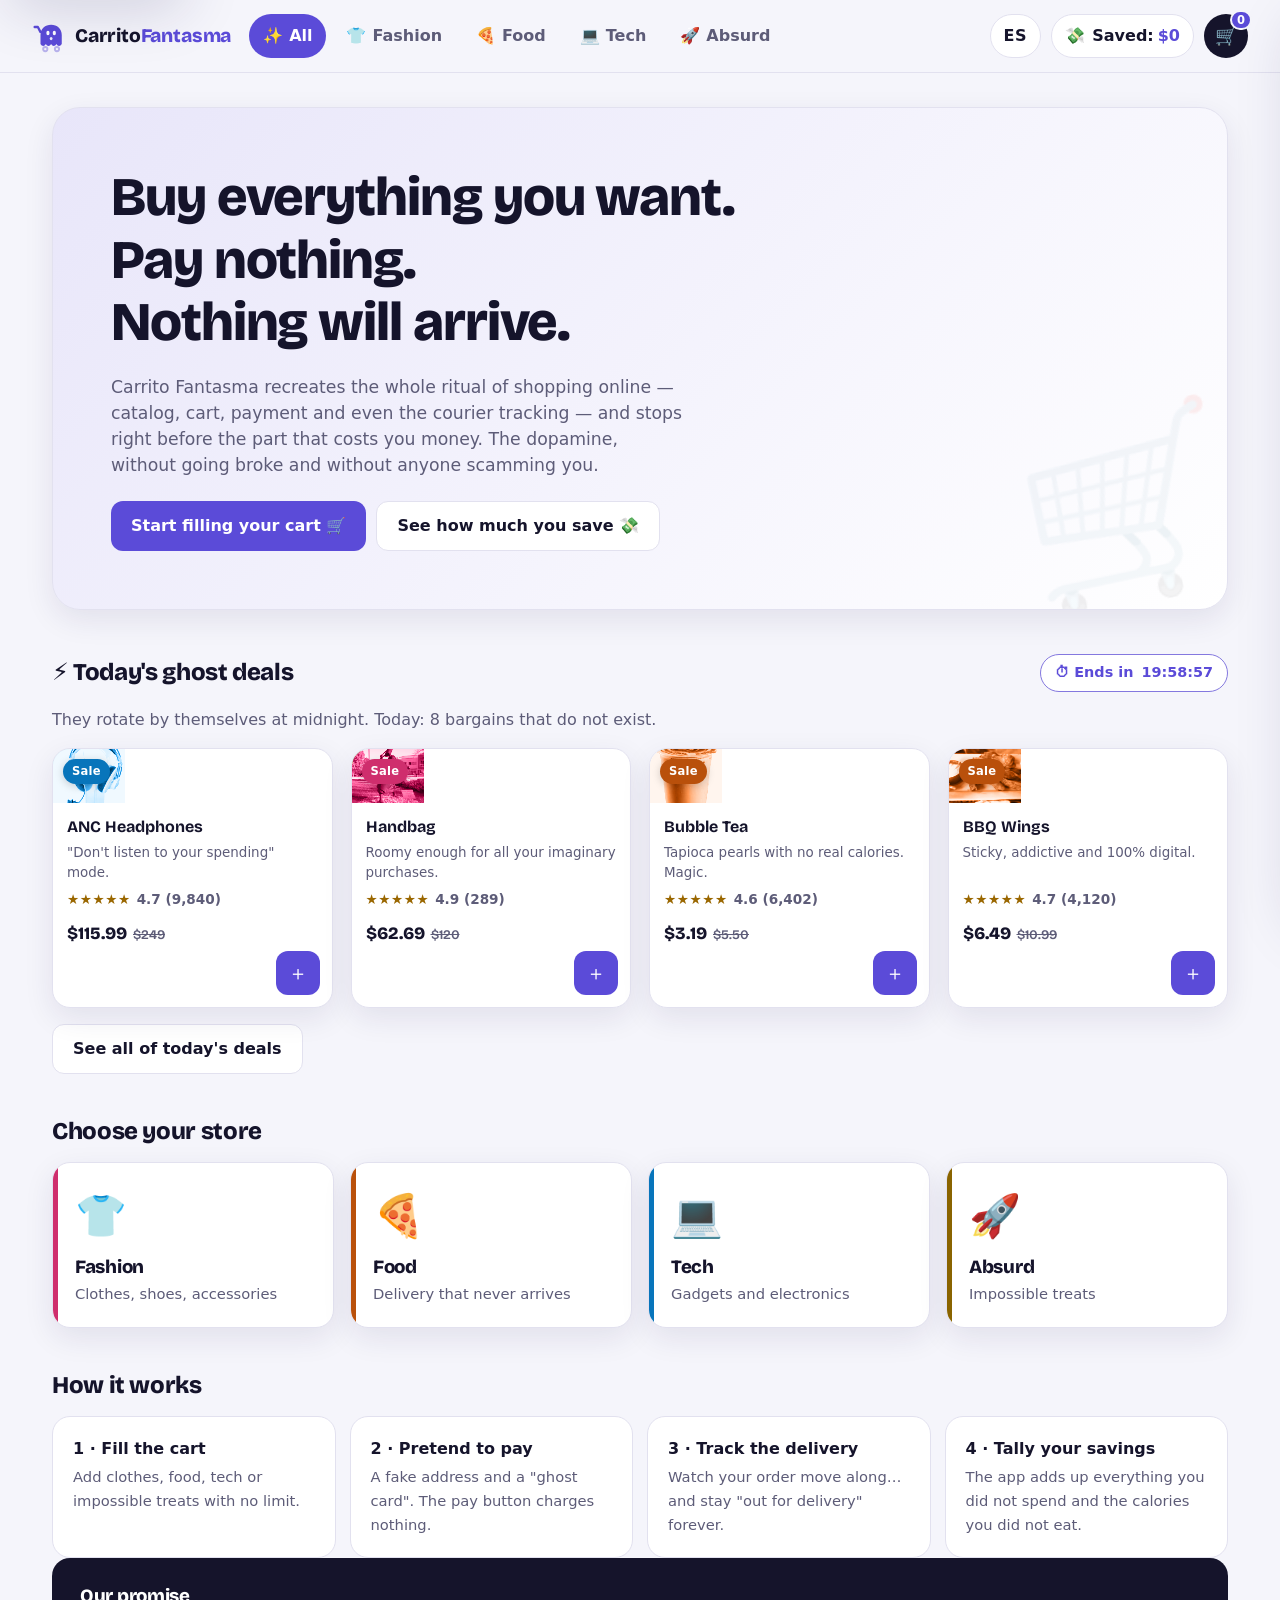
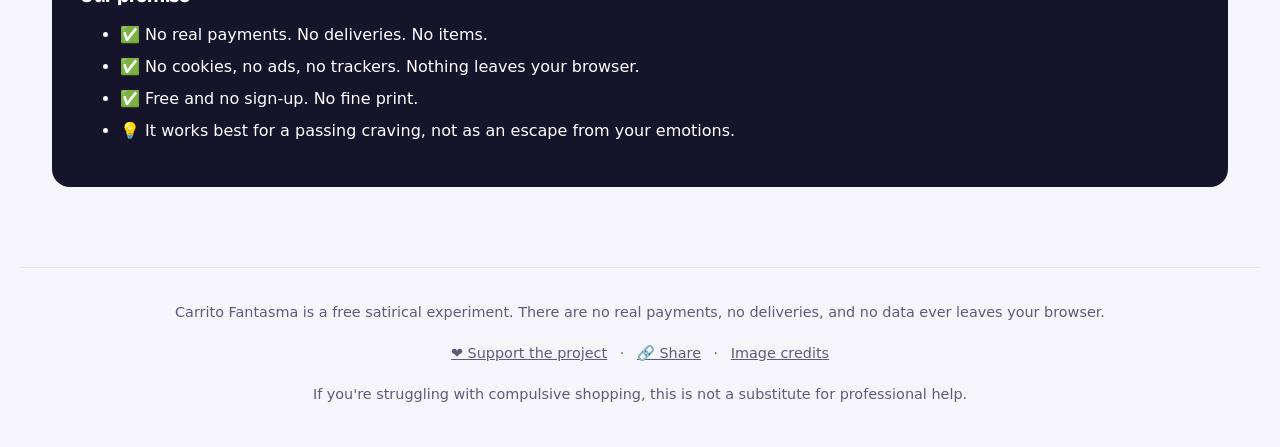
==== commit 44fc80fe: "design: logo fantasma-carrito, tipografía de titulares y fotos teñidas por tienda - Nuevo logo SVG (" ====
--- a/en/index.html
+++ b/en/index.html
@@ -8,7 +8,7 @@
   <meta name="description" content="A fake online store for the thrill of shopping without spending a cent: fill your cart, pay with a ghost card and track a delivery that never arrives. Free, no ads.">
   <meta name="theme-color" media="(prefers-color-scheme: light)" content="#6d5efc">
   <meta name="theme-color" media="(prefers-color-scheme: dark)" content="#12111f">
-  <link rel="icon" href="data:image/svg+xml,<svg xmlns='http://www.w3.org/2000/svg' viewBox='0 0 100 100'><text y='.9em' font-size='90'>🛒</text></svg>">
+  <link rel="icon" href="data:image/svg+xml,<svg xmlns='http://www.w3.org/2000/svg' viewBox='0 0 32 32' fill='none' color='%235b4bd8'><path d='M2.5 7.5h3l2.4 4.6' stroke='currentColor' stroke-width='2.2' stroke-linecap='round' stroke-linejoin='round'/><path d='M8 15C8 9.2 12.4 5.5 18 5.5S28 9.2 28 15v8.5c-1.3 2.4-3.8 2.4-5 0-1.3 2.4-3.7 2.4-5 0-1.3 2.4-3.7 2.4-5 0-1.2 2.4-3.7 2.4-5 0Z' fill='currentColor'/><ellipse cx='15' cy='13.2' rx='1.5' ry='2.2' fill='%23fff'/><ellipse cx='21' cy='13.2' rx='1.5' ry='2.2' fill='%23fff'/><ellipse cx='18' cy='18.4' rx='1.3' ry='1.5' fill='%23fff' opacity='.9'/><circle cx='12.5' cy='28.3' r='2' stroke='currentColor' stroke-width='1.8' opacity='.4'/><circle cx='23.5' cy='28.3' r='2' stroke='currentColor' stroke-width='1.8' opacity='.4'/></svg>">
   <link rel="canonical" href="https://carritofantasma.app/en/">
   <link rel="alternate" hreflang="es" href="https://carritofantasma.app/">
   <link rel="alternate" hreflang="en" href="https://carritofantasma.app/en/">
@@ -59,6 +59,7 @@
     ]
   }
   </script>
+  <link rel="preload" href="../assets/fonts/bricolage-grotesque-latin.woff2" as="font" type="font/woff2" crossorigin>
   <link rel="stylesheet" href="../styles.css">
 </head>
 <body data-mode="all">
@@ -66,7 +67,7 @@
   <a class="skip-link" href="#app" data-i18n="skip_content">Skip to content</a>
   <header class="topbar">
     <a class="brand" href="#" data-action="nav" data-view="home" data-i18n-aria="nav_home" aria-label="Home">
-      <span class="brand-mark">🛒</span>
+      <svg class="brand-mark" viewBox="0 0 32 32" fill="none" aria-hidden="true" focusable="false"><path d="M2.5 7.5h3l2.4 4.6" stroke="currentColor" stroke-width="2.2" stroke-linecap="round" stroke-linejoin="round"/><path d="M8 15C8 9.2 12.4 5.5 18 5.5S28 9.2 28 15v8.5c-1.3 2.4-3.8 2.4-5 0-1.3 2.4-3.7 2.4-5 0-1.3 2.4-3.7 2.4-5 0-1.2 2.4-3.7 2.4-5 0Z" fill="currentColor"/><ellipse cx="15" cy="13.2" rx="1.5" ry="2.2" fill="#fff"/><ellipse cx="21" cy="13.2" rx="1.5" ry="2.2" fill="#fff"/><ellipse cx="18" cy="18.4" rx="1.3" ry="1.5" fill="#fff" opacity=".9"/><circle cx="12.5" cy="28.3" r="2" stroke="currentColor" stroke-width="1.8" opacity=".4"/><circle cx="23.5" cy="28.3" r="2" stroke="currentColor" stroke-width="1.8" opacity=".4"/></svg>
       <span class="brand-name">Carrito<em>Fantasma</em></span>
     </a>
 
--- a/styles.css
+++ b/styles.css
@@ -1,5 +1,14 @@
 /* ============ Carrito Fantasma — estilos ============ */
+/* Tipografía de titulares, alojada en el propio sitio (sin peticiones a terceros).
+   Bricolage Grotesque · SIL Open Font License 1.1 */
+@font-face{
+  font-family:"Bricolage Grotesque";
+  src:url("assets/fonts/bricolage-grotesque-latin.woff2") format("woff2");
+  font-weight:600 800; font-style:normal; font-display:swap;
+  unicode-range:U+0000-00FF, U+0131, U+0152-0153, U+02BB-02BC, U+02C6, U+02DA, U+02DC, U+2000-206F, U+20AC, U+2122, U+2212;
+}
 :root{
+  --display:"Bricolage Grotesque", -apple-system, BlinkMacSystemFont, "Segoe UI", Roboto, system-ui, sans-serif;
   color-scheme:light dark;
   --bg:#f5f5fb;
   --card:#ffffff;
@@ -42,7 +51,8 @@
 a{ color:inherit; text-decoration:none; }
 .muted{ color:var(--muted); }
 .tiny{ font-size:.8rem; }
-h1,h2,h3{ line-height:1.15; margin:0 0 .4em; }
+h1,h2,h3{ line-height:1.15; margin:0 0 .4em; font-family:var(--display); font-weight:800; letter-spacing:-.015em; }
+.card-title, .price, .stat .n{ font-family:var(--display); }
 
 /* ---------- salto de contenido ---------- */
 .skip-link{
@@ -62,8 +72,12 @@
   backdrop-filter:saturate(160%) blur(14px);
   border-bottom:1px solid var(--line);
 }
-.brand{ display:flex; align-items:center; gap:9px; font-weight:800; font-size:1.1rem; white-space:nowrap; border-radius:10px; }
-.brand-mark{ font-size:1.4rem; }
+.brand{ display:flex; align-items:center; gap:9px; font-family:var(--display); font-weight:800; font-size:1.2rem; letter-spacing:-.01em; white-space:nowrap; border-radius:10px; }
+/* el fantasma-carrito toma el color de la tienda activa y flota suavemente */
+.brand-mark{ width:34px; height:34px; flex:none; color:var(--accent); transition:color .4s; }
+.brand-mark path:nth-of-type(2), .brand-mark ellipse{ animation:ghost-float 3.2s ease-in-out infinite; }
+.brand:hover .brand-mark path:nth-of-type(2), .brand:hover .brand-mark ellipse{ animation-duration:1.1s; }
+@keyframes ghost-float{ 0%,100%{ transform:translateY(0); } 50%{ transform:translateY(-1.4px); } }
 .brand-name em{ font-style:normal; color:var(--accent-text); transition:color .4s; }
 .modes{ display:flex; gap:6px; overflow-x:auto; flex:1; scrollbar-width:none; padding:2px; }
 .modes::-webkit-scrollbar{ display:none; }
@@ -185,12 +199,12 @@
 .catalog-head{ display:flex; flex-wrap:wrap; gap:12px; align-items:center; justify-content:space-between; margin-bottom:8px; }
 .catalog-head h1{ margin:0; font-size:clamp(1.6rem,3.4vw,2.3rem); }
 .toolbar{ display:flex; gap:10px; flex-wrap:wrap; margin:16px 0 22px; }
-.toolbar input, .toolbar select{
+.toolbar input[type="search"], .toolbar select{
   border:1px solid var(--line); background:var(--card); border-radius:12px;
   min-height:44px; padding:11px 14px; font:inherit; color:var(--ink);
 }
-.toolbar input{ flex:1; min-width:180px; }
-.toolbar input:focus, .toolbar select:focus{ border-color:var(--accent); }
+.toolbar input[type="search"]{ flex:1; min-width:180px; }
+.toolbar input[type="search"]:focus, .toolbar select:focus{ border-color:var(--accent); }
 .filter-check{
   display:inline-flex; align-items:center; gap:8px; min-height:44px;
   padding:8px 14px; border:1px solid var(--line); border-radius:12px;
@@ -207,6 +221,8 @@
 .flash b{ font-variant-numeric:tabular-nums; }
 
 .grid{ display:grid; gap:18px; grid-template-columns:repeat(auto-fill,minmax(215px,1fr)); }
+/* las ofertas de portada son pocas: que ocupen todo el ancho sin dejar un hueco */
+.grid.deals{ grid-template-columns:repeat(auto-fit,minmax(215px,1fr)); }
 .card{
   background:var(--card); border:1px solid var(--line); border-radius:var(--radius);
   overflow:hidden; box-shadow:var(--shadow); transition:transform .2s, box-shadow .2s;
@@ -539,14 +555,14 @@
   .brand-name{ display:none; }
 }
 @media (max-width:560px){
-  .topbar{ gap:8px; padding:10px 14px; }
+  .topbar{ gap:8px; padding:10px 14px; flex-wrap:wrap; }
   .top-actions{ gap:6px; margin-left:auto; }
   .modes{ order:3; flex-basis:100%; }
   .savings-btn .savings-copy > span:first-child{ display:none; }
   .savings-copy{ gap:2px; }
   .pill{ padding:8px 10px; }
   .toolbar > *{ flex:1 1 100%; }
-  .toolbar input{ min-width:0; }
+  .toolbar input[type="search"]{ min-width:0; }
   .row > .primary, .row > .ghost{ flex:1 1 100%; }
   .share-row .primary{ max-width:none; }
   .modal{ padding:10px; }
@@ -557,6 +573,17 @@
   .line-info{ flex-basis:calc(100% - 66px); }
   .qty{ margin-left:66px; }
   .toast{ bottom:14px; flex-wrap:wrap; justify-content:center; }
+  /* catálogo a 2 columnas en móvil, como cualquier tienda real */
+  .grid, .grid.deals{ grid-template-columns:repeat(2,minmax(0,1fr)); gap:10px; }
+  .card-img .emoji{ font-size:2.8rem; }
+  .badge{ top:8px; left:8px; font-size:.68rem; padding:3px 8px; }
+  .card-body{ padding:10px 10px 52px; gap:4px; }
+  .card-title{ font-size:.92rem; }
+  .card-body .desc{ font-size:.78rem; display:-webkit-box; -webkit-line-clamp:2; line-clamp:2; -webkit-box-orient:vertical; overflow:hidden; }
+  .rate{ font-size:.76rem; gap:4px; }
+  .price{ font-size:.98rem; }
+  .price s{ display:block; margin-left:0; }
+  .add{ width:40px; height:40px; right:8px; bottom:8px; }
 }
 
 /* ---------- accesibilidad / motion ---------- */
@@ -614,7 +641,7 @@
     border:1px solid var(--line);
     box-shadow:var(--shadow-lg);
   }
-  .toolbar input,.toolbar select,.field input,.qty button,.ghost,.icon,.pill,.filter-check{
+  .toolbar input[type="search"],.toolbar select,.field input,.qty button,.ghost,.icon,.pill,.filter-check{
     background:linear-gradient(180deg, color-mix(in srgb, var(--card) 92%, #ffffff 8%) 0%, var(--card) 100%);
     color:var(--ink);
     border:1px solid color-mix(in srgb, var(--line) 98%, transparent);
@@ -636,3 +663,49 @@
   .credits-table th{ background:var(--surface-soft); }
   .modes .mode-btn:hover{ background:color-mix(in srgb, var(--card) 88%, #ffffff 10%); color:var(--ink); }
 }
+
+/* ---------- historial de pedidos fantasma ---------- */
+.history{ list-style:none; padding:0; margin:18px 0 8px; display:grid; gap:10px; }
+.history li{
+  display:flex; align-items:center; gap:14px; padding:12px 16px;
+  background:var(--card); border:1px solid var(--line); border-radius:var(--radius);
+}
+.history-emojis{ font-size:1.3rem; letter-spacing:-.15em; min-width:3.2em; }
+.history-main{ display:flex; flex-direction:column; align-items:flex-start; gap:2px; flex:1; min-width:0; }
+.history-side{ display:flex; flex-direction:column; align-items:flex-end; gap:2px; text-align:right; }
+.history-status{ font-size:.72rem; font-weight:700; color:var(--accent-text); }
+@media (max-width:560px){
+  .history li{ gap:10px; padding:10px 12px; }
+  .history-emojis{ display:none; }
+}
+
+/* ---------- fotos "fantasma": monocromo con el color de cada tienda ----------
+   Las fotos vienen de Wikipedia y cada una tiene su propio estilo; teñirlas con
+   el acento de su tienda las unifica. Al pasar el ratón el fantasma "se
+   materializa" y recupera sus colores; en la ficha de producto, también. */
+.card-img::after, .modal-img::after, .line-img::after{
+  content:""; position:absolute; inset:0; pointer-events:none;
+  background:var(--c); mix-blend-mode:color;
+  transition:opacity .45s ease;
+}
+.card-img .photo, .line-img .photo{ filter:brightness(1.12) contrast(.94); transition:filter .45s ease, transform .6s ease; }
+.card-img .badge{ z-index:2; }
+.card:hover .card-img::after, .card:focus-within .card-img::after{ opacity:0; }
+.card:hover .card-img .photo, .card:focus-within .card-img .photo{ filter:none; transform:scale(1.04); }
+/* sin foto (respaldo con emoji) no hay nada que teñir */
+.card-img:not(:has(.photo))::after, .modal-img:not(:has(.photo))::after, .line-img:not(:has(.photo))::after{ display:none; }
+/* ficha de producto: arranca teñida y se materializa (sin animación → a color) */
+.modal-img::after{ opacity:0; animation:materialize .9s ease .15s backwards; }
+@keyframes materialize{ from{ opacity:1; } to{ opacity:0; } }
+
+/* ---------- fantasmita que sale del botón al añadir ---------- */
+.ghost-puff{
+  position:fixed; z-index:90; pointer-events:none; font-size:1.5rem; line-height:1;
+  animation:ghost-puff .9s ease-out forwards;
+}
+@keyframes ghost-puff{
+  0%{ opacity:0; transform:translate(-50%,0) scale(.5); }
+  20%{ opacity:.95; transform:translate(-50%,-14px) scale(1); }
+  100%{ opacity:0; transform:translate(calc(-50% + 10px),-70px) scale(1.15) rotate(8deg); }
+}
+@media (prefers-color-scheme:dark){ .brand-mark{ color:var(--accent-text); } }
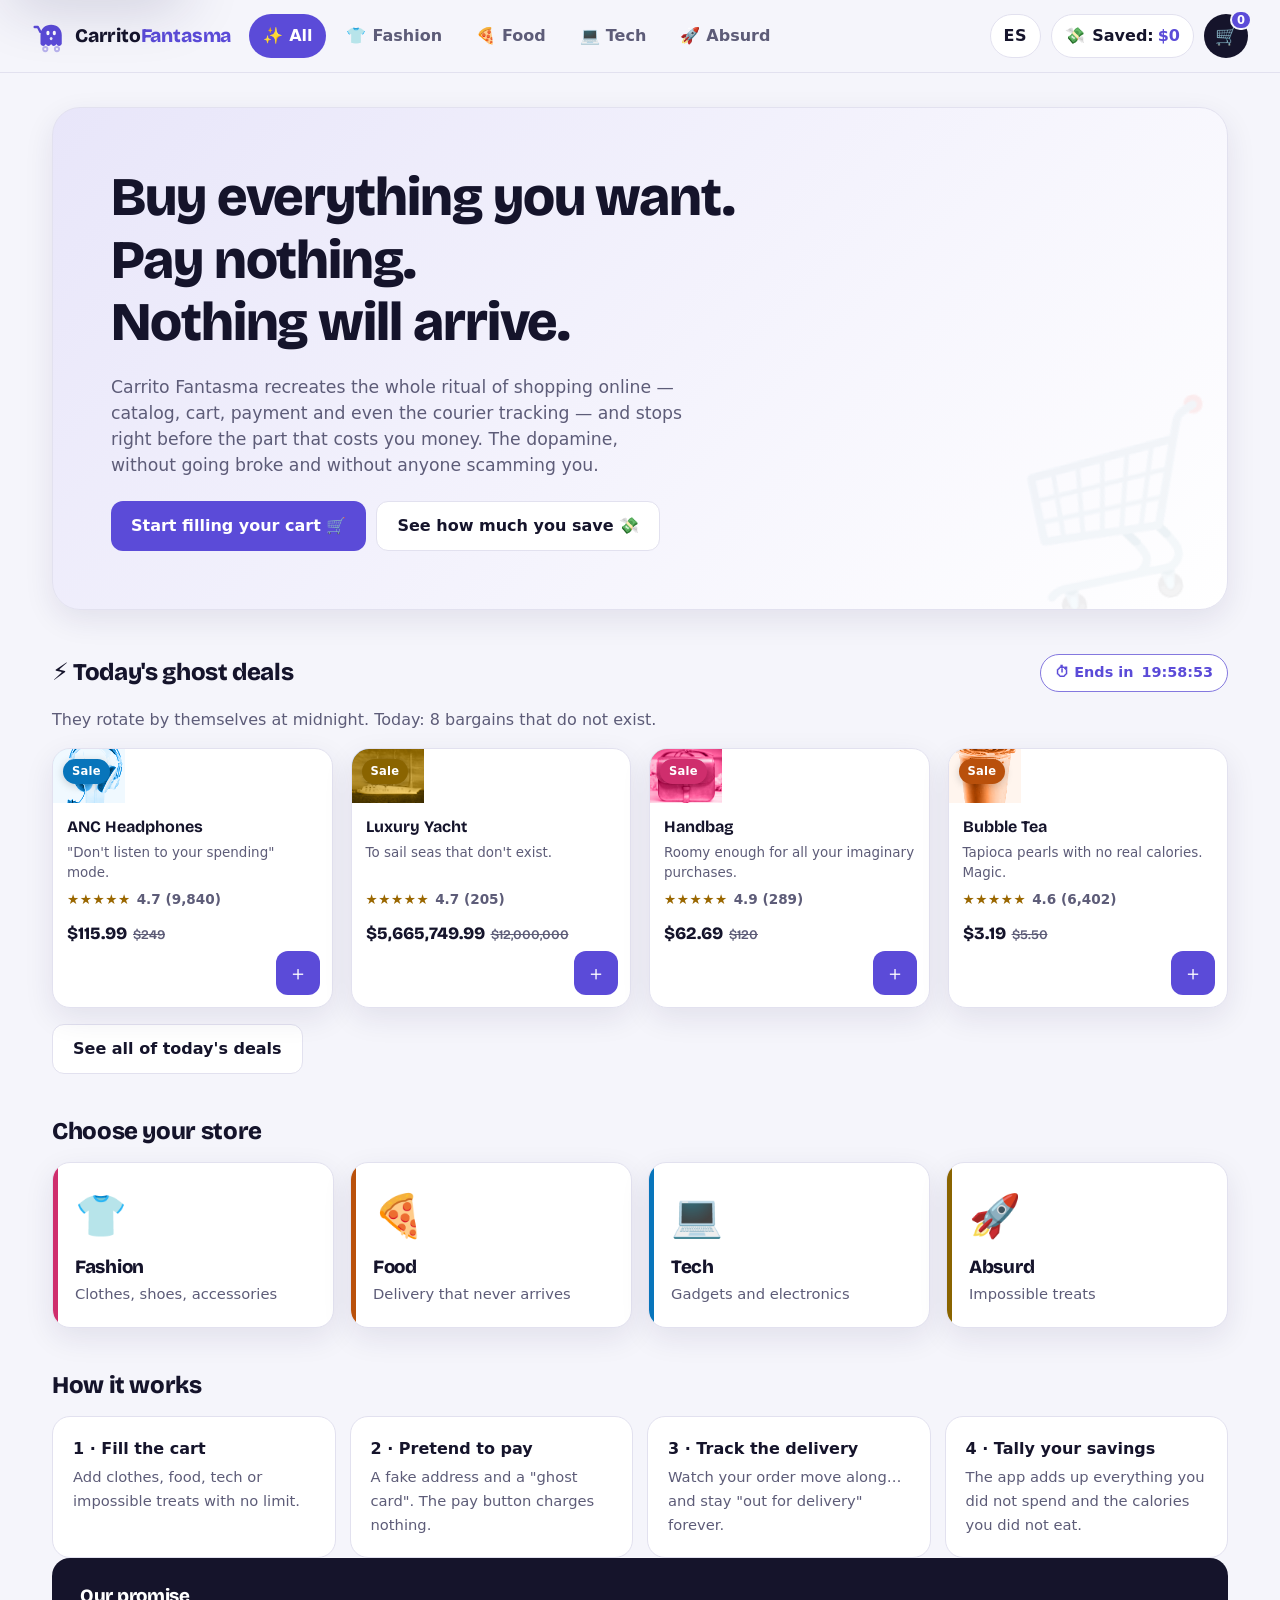
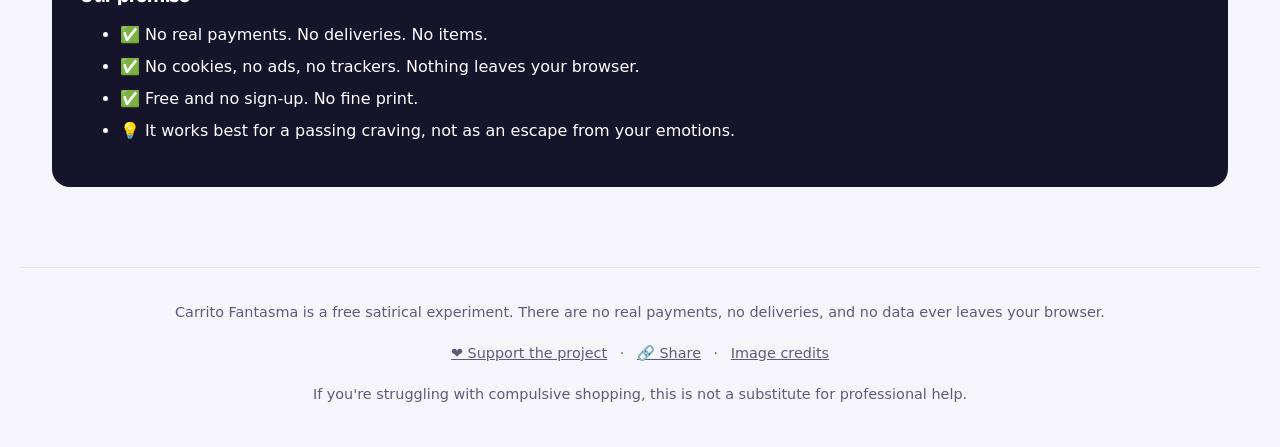
==== commit 1216bf96: "a11y: correcciones de la auditoría WCAG 2.1 AA - Tarjetas: sin aria-label, el lector anuncia nombre," ====
--- a/en/index.html
+++ b/en/index.html
@@ -66,7 +66,7 @@
 
   <a class="skip-link" href="#app" data-i18n="skip_content">Skip to content</a>
   <header class="topbar">
-    <a class="brand" href="#" data-action="nav" data-view="home" data-i18n-aria="nav_home" aria-label="Home">
+    <a class="brand" href="#" data-action="nav" data-view="home" data-i18n-aria="nav_home" aria-label="Carrito Fantasma, home">
       <svg class="brand-mark" viewBox="0 0 32 32" fill="none" aria-hidden="true" focusable="false"><path d="M2.5 7.5h3l2.4 4.6" stroke="currentColor" stroke-width="2.2" stroke-linecap="round" stroke-linejoin="round"/><path d="M8 15C8 9.2 12.4 5.5 18 5.5S28 9.2 28 15v8.5c-1.3 2.4-3.8 2.4-5 0-1.3 2.4-3.7 2.4-5 0-1.3 2.4-3.7 2.4-5 0-1.2 2.4-3.7 2.4-5 0Z" fill="currentColor"/><ellipse cx="15" cy="13.2" rx="1.5" ry="2.2" fill="#fff"/><ellipse cx="21" cy="13.2" rx="1.5" ry="2.2" fill="#fff"/><ellipse cx="18" cy="18.4" rx="1.3" ry="1.5" fill="#fff" opacity=".9"/><circle cx="12.5" cy="28.3" r="2" stroke="currentColor" stroke-width="1.8" opacity=".4"/><circle cx="23.5" cy="28.3" r="2" stroke="currentColor" stroke-width="1.8" opacity=".4"/></svg>
       <span class="brand-name">Carrito<em>Fantasma</em></span>
     </a>
@@ -74,8 +74,8 @@
     <nav class="modes" id="modesNav" data-i18n-aria="stores" aria-label="Stores"></nav>
 
     <div class="top-actions">
-      <button class="pill lang" id="langToggle" data-action="lang" data-i18n-title="lang_toggle" aria-label="Cambiar a español" title="Cambiar a español">ES</button>
-      <button class="pill savings-btn" data-action="nav" data-view="savings" data-i18n-aria="saved_title" data-i18n-title="saved_title" aria-label="What you've saved" title="What you've saved">
+      <button class="pill lang" id="langToggle" data-action="lang" data-i18n-title="lang_toggle" aria-label="ES · Cambiar a español" title="ES · Cambiar a español" lang="es">ES</button>
+      <button class="pill savings-btn" data-action="nav" data-view="savings" data-i18n-title="saved_title" title="What you've saved">
         <span class="savings-icon" aria-hidden="true">💸</span><span class="savings-copy"><span data-i18n="saved_label">Saved:</span> <b id="savingsTop">$0</b></span>
       </button>
       <button class="cart-btn" id="cartBtn" data-action="open-cart" data-i18n-aria="cart_open" aria-label="Open cart" aria-controls="cartDrawer" aria-expanded="false">
@@ -124,7 +124,7 @@
   <div class="modal" id="modal" role="dialog" aria-modal="true" aria-labelledby="productModalTitle" hidden></div>
 
   <!-- Processing overlay -->
-  <div class="processing" id="processing" role="status" aria-live="assertive" aria-atomic="true" hidden>
+  <div class="processing" id="processing" role="status" aria-live="polite" aria-atomic="true" hidden>
     <div class="proc-card">
       <div class="spinner" aria-hidden="true"></div>
       <p id="procText" data-i18n="proc_default">Processing ghost payment…</p>
--- a/styles.css
+++ b/styles.css
@@ -16,6 +16,7 @@
   --ink:#15142b;
   --muted:#5d5c78;
   --line:#e2e1ef;
+  --field-line:#8a88a6; /* bordes de campos: ≥3:1 (WCAG 1.4.11) */
   --accent:#5b4bd8;
   --accent-ink:#ffffff;
   --accent-text:#5b4bd8;
@@ -200,7 +201,7 @@
 .catalog-head h1{ margin:0; font-size:clamp(1.6rem,3.4vw,2.3rem); }
 .toolbar{ display:flex; gap:10px; flex-wrap:wrap; margin:16px 0 22px; }
 .toolbar input[type="search"], .toolbar select{
-  border:1px solid var(--line); background:var(--card); border-radius:12px;
+  border:1px solid var(--field-line); background:var(--card); border-radius:12px;
   min-height:44px; padding:11px 14px; font:inherit; color:var(--ink);
 }
 .toolbar input[type="search"]{ flex:1; min-width:180px; }
@@ -251,8 +252,8 @@
 .rate .stars{ color:var(--star); letter-spacing:.04em; }
 .rate-num{ color:var(--muted); }
 .price-row{ display:flex; align-items:center; justify-content:space-between; gap:8px; margin-top:6px; }
-.price{ font-weight:800; font-size:1.08rem; }
-.price s{ color:var(--muted); font-weight:500; font-size:.82rem; margin-left:6px; }
+.price{ font-weight:800; font-size:1.08rem; min-width:0; }
+.price s{ color:var(--muted); font-weight:500; font-size:.82rem; margin-left:6px; display:inline-block; white-space:nowrap; }
 .add{
   position:absolute; right:12px; bottom:12px;
   border:none; background:var(--accent); color:var(--accent-ink);
@@ -288,7 +289,7 @@
 .drawer{
   position:fixed; top:0; right:0; height:100vh; height:100dvh; width:min(420px,100%);
   background:var(--card); color:var(--ink); z-index:80;
-  transform:translateX(105%); transition:transform .35s cubic-bezier(.4,0,.2,1);
+  transform:translateX(calc(100% + 100px)); transition:transform .35s cubic-bezier(.4,0,.2,1);
   display:flex; flex-direction:column; box-shadow:var(--shadow-lg);
 }
 body.cart-open .drawer{ transform:none; }
@@ -335,11 +336,15 @@
 .field{ margin-bottom:14px; display:flex; flex-direction:column; gap:6px; }
 .field label{ font-weight:600; font-size:.9rem; }
 .field input{
-  border:1px solid var(--line); border-radius:12px; padding:12px 14px;
+  border:1px solid var(--field-line); border-radius:12px; padding:12px 14px;
   min-height:44px; font:inherit; background:var(--card); color:var(--ink);
 }
 .field input:focus{ border-color:var(--accent); }
 .form-note{ margin:0 0 14px; }
+.field input[aria-invalid="true"]{ border-color:var(--danger); border-width:2px; }
+.field-error{ margin:2px 0 0; color:var(--danger); font-size:.86rem; font-weight:600; }
+.pay-methods{ border:0; margin:0; padding:0; min-width:0; }
+.pay-methods legend{ padding:0; }
 .fill-fake{ padding:4px 0 12px; color:var(--accent-text); font-weight:700; }
 .radio{
   display:flex; gap:10px; align-items:center; padding:13px; border:1px solid var(--line);
@@ -558,7 +563,7 @@
   .topbar{ gap:8px; padding:10px 14px; flex-wrap:wrap; }
   .top-actions{ gap:6px; margin-left:auto; }
   .modes{ order:3; flex-basis:100%; }
-  .savings-btn .savings-copy > span:first-child{ display:none; }
+  .savings-btn .savings-copy > span:first-child{ position:absolute; width:1px; height:1px; margin:-1px; overflow:hidden; clip:rect(0 0 0 0); white-space:nowrap; }
   .savings-copy{ gap:2px; }
   .pill{ padding:8px 10px; }
   .toolbar > *{ flex:1 1 100%; }
@@ -576,14 +581,14 @@
   /* catálogo a 2 columnas en móvil, como cualquier tienda real */
   .grid, .grid.deals{ grid-template-columns:repeat(2,minmax(0,1fr)); gap:10px; }
   .card-img .emoji{ font-size:2.8rem; }
-  .badge{ top:8px; left:8px; font-size:.68rem; padding:3px 8px; }
+  .badge{ top:8px; left:8px; font-size:.75rem; padding:3px 8px; }
   .card-body{ padding:10px 10px 52px; gap:4px; }
   .card-title{ font-size:.92rem; }
-  .card-body .desc{ font-size:.78rem; display:-webkit-box; -webkit-line-clamp:2; line-clamp:2; -webkit-box-orient:vertical; overflow:hidden; }
-  .rate{ font-size:.76rem; gap:4px; }
+  .card-body .desc{ font-size:.8rem; display:-webkit-box; -webkit-line-clamp:2; line-clamp:2; -webkit-box-orient:vertical; overflow:hidden; }
+  .rate{ font-size:.8rem; gap:4px; }
   .price{ font-size:.98rem; }
   .price s{ display:block; margin-left:0; }
-  .add{ width:40px; height:40px; right:8px; bottom:8px; }
+  .add{ width:44px; height:44px; right:6px; bottom:6px; }
 }
 
 /* ---------- accesibilidad / motion ---------- */
@@ -602,6 +607,7 @@
     --ink:#f7f6ff;
     --muted:#c7c5e6;
     --line:#4a476d;
+    --field-line:#827fab;
     --accent-text:color-mix(in srgb, var(--accent) 55%, #ffffff);
     --inverse-bg:#08070f;
     --inverse-ink:#f7f6ff;
@@ -646,6 +652,7 @@
     color:var(--ink);
     border:1px solid color-mix(in srgb, var(--line) 98%, transparent);
   }
+  .toolbar input[type="search"],.toolbar select,.field input{ border-color:var(--field-line); }
   .icon{ background:var(--surface-soft); }
   .manifesto{ background:radial-gradient(800px 400px at 50% 0%, #151326 0%, #05040b 100%); border:1px solid color-mix(in srgb, var(--line) 85%, transparent); color:var(--ink); }
   .primary:hover{ filter:brightness(1.18); }
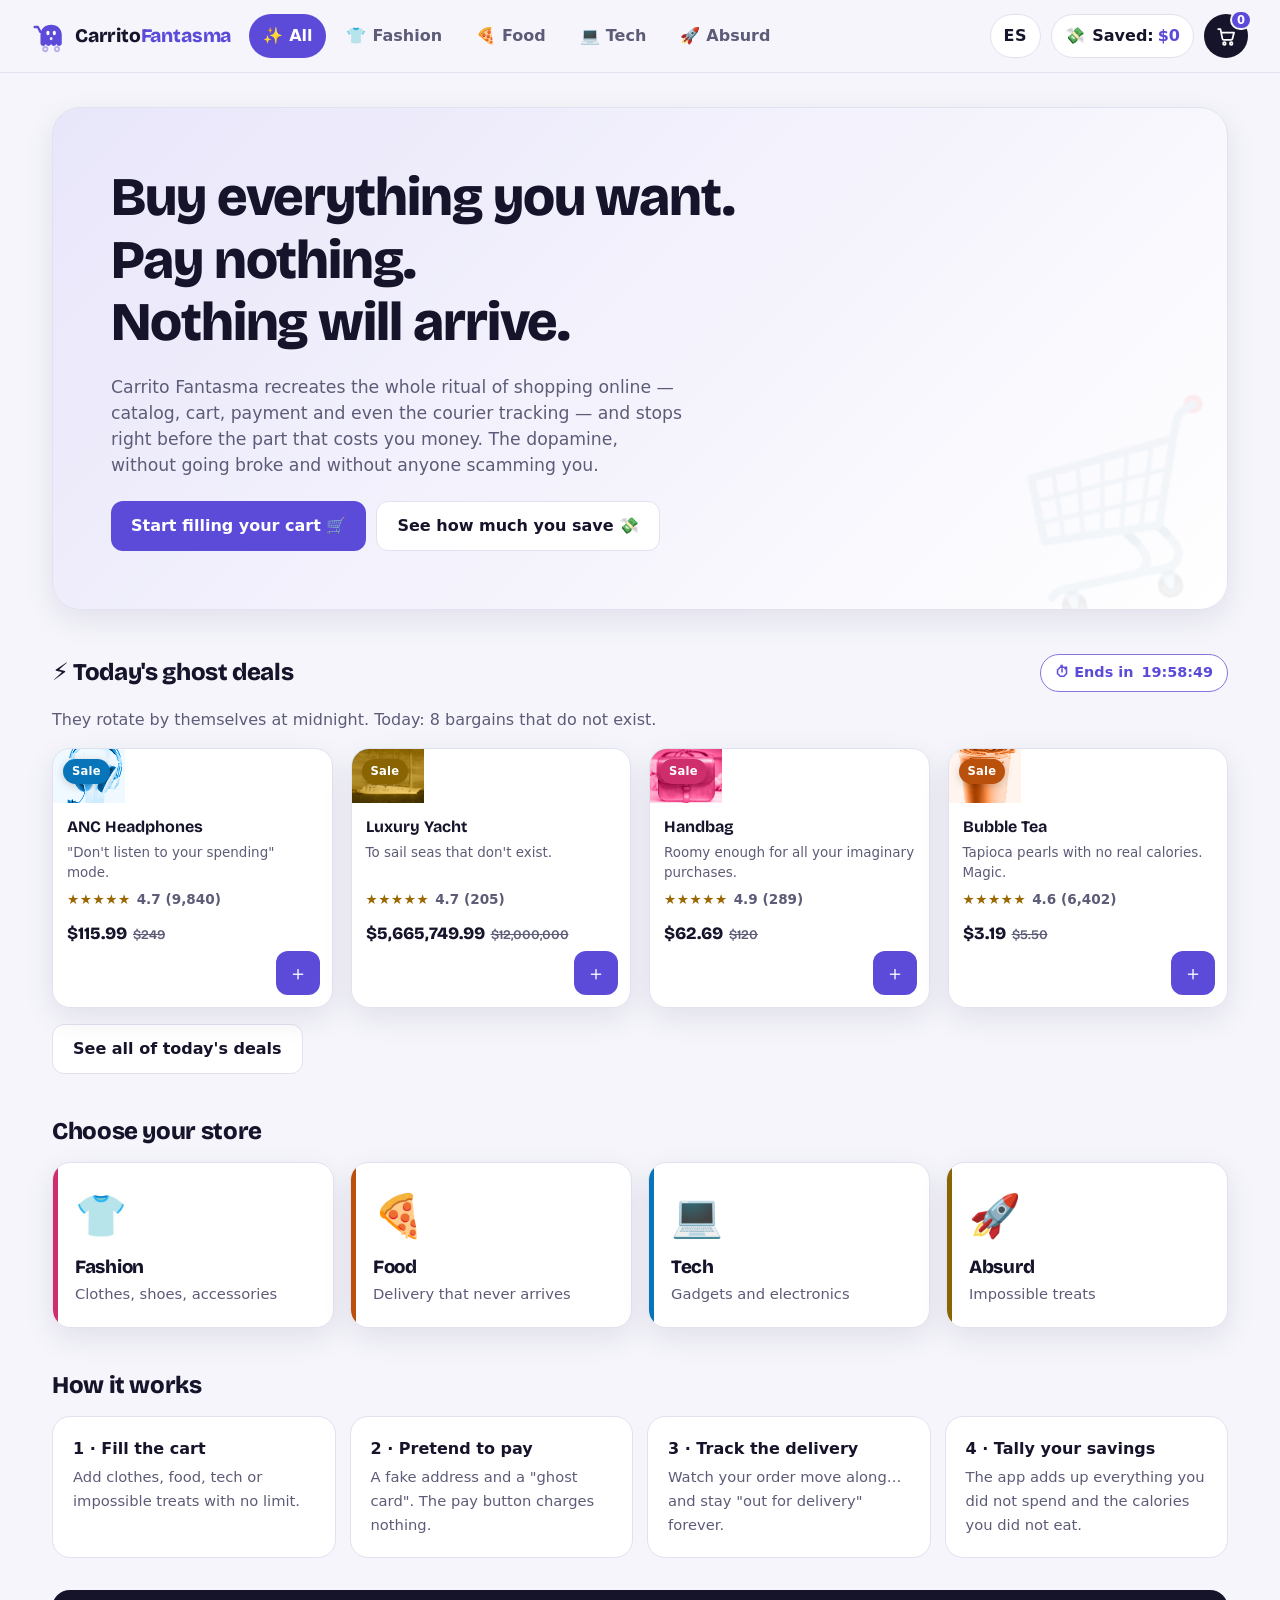
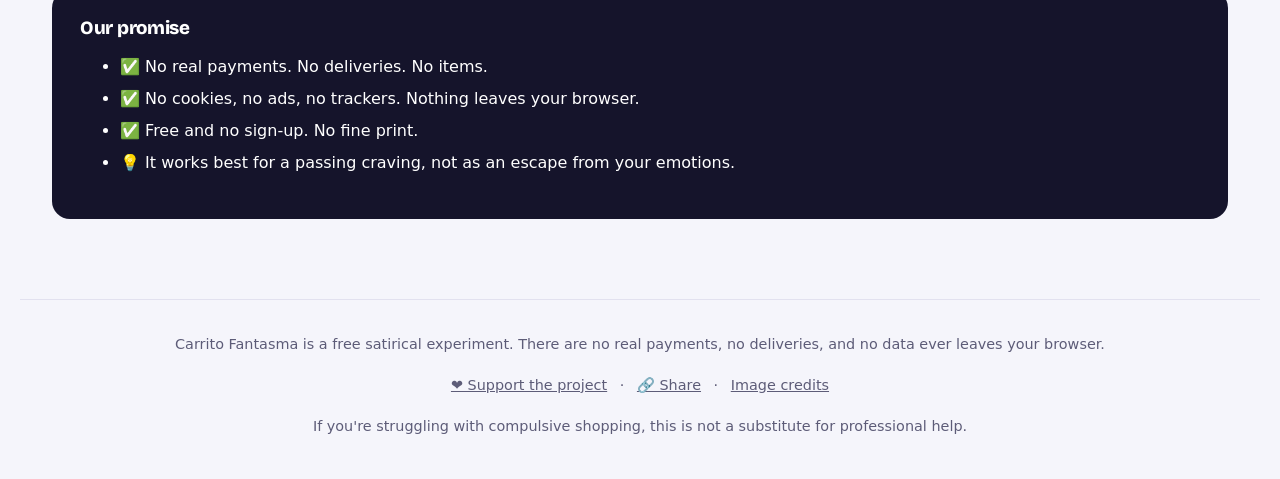
==== commit 742f6763: "design: menú deslizable con degradado, carrito en SVG y sin halo del skip-link - Menú de tiendas: de" ====
--- a/en/index.html
+++ b/en/index.html
@@ -79,7 +79,7 @@
         <span class="savings-icon" aria-hidden="true">💸</span><span class="savings-copy"><span data-i18n="saved_label">Saved:</span> <b id="savingsTop">$0</b></span>
       </button>
       <button class="cart-btn" id="cartBtn" data-action="open-cart" data-i18n-aria="cart_open" aria-label="Open cart" aria-controls="cartDrawer" aria-expanded="false">
-        🛒<span class="cart-count" id="cartCount">0</span>
+        <svg class="cart-icon" viewBox="0 0 24 24" fill="none" stroke="currentColor" stroke-width="2" stroke-linecap="round" stroke-linejoin="round" aria-hidden="true" focusable="false"><path d="M2.5 3.5h2.6l2.2 11a1.7 1.7 0 0 0 1.7 1.4h8.2a1.7 1.7 0 0 0 1.6-1.3L20.6 7.5H6.1"/><circle cx="9.6" cy="20" r="1.5"/><circle cx="17.4" cy="20" r="1.5"/></svg><span class="cart-count" id="cartCount">0</span>
       </button>
     </div>
   </header>
--- a/styles.css
+++ b/styles.css
@@ -59,10 +59,10 @@
 .skip-link{
   position:fixed; top:10px; left:10px; z-index:200;
   transform:translateY(-160%); background:var(--accent); color:var(--accent-ink);
-  padding:12px 18px; border-radius:12px; font-weight:700; box-shadow:var(--shadow-lg);
+  padding:12px 18px; border-radius:12px; font-weight:700;
   transition:transform .2s ease;
 }
-.skip-link:focus{ transform:none; }
+.skip-link:focus{ transform:none; box-shadow:var(--shadow-lg); } /* sombra solo visible: oculto no deja halo */
 
 /* ---------- barra superior ---------- */
 .topbar{
@@ -80,7 +80,12 @@
 .brand:hover .brand-mark path:nth-of-type(2), .brand:hover .brand-mark ellipse{ animation-duration:1.1s; }
 @keyframes ghost-float{ 0%,100%{ transform:translateY(0); } 50%{ transform:translateY(-1.4px); } }
 .brand-name em{ font-style:normal; color:var(--accent-text); transition:color .4s; }
-.modes{ display:flex; gap:6px; overflow-x:auto; flex:1; scrollbar-width:none; padding:2px; }
+.modes{ display:flex; gap:6px; overflow-x:auto; flex:1; scrollbar-width:none; padding:2px;
+  --fade-l:0px; --fade-r:0px;
+  -webkit-mask-image:linear-gradient(to right, transparent 0, #000 var(--fade-l), #000 calc(100% - var(--fade-r)), transparent 100%);
+  mask-image:linear-gradient(to right, transparent 0, #000 var(--fade-l), #000 calc(100% - var(--fade-r)), transparent 100%); }
+.modes.more-left{ --fade-l:28px; }
+.modes.more-right{ --fade-r:44px; }
 .modes::-webkit-scrollbar{ display:none; }
 .mode-btn{
   border:1px solid transparent; background:transparent; color:var(--muted);
@@ -102,7 +107,9 @@
 .cart-btn{
   position:relative; border:none; background:var(--inverse-bg); color:var(--inverse-ink);
   width:44px; height:44px; border-radius:999px; font-size:1.15rem;
-}
+  display:grid; place-items:center;
+}
+.cart-icon{ width:21px; height:21px; display:block; }
 .cart-btn.bump{ animation:bump .4s ease; }
 @keyframes bump{ 0%{transform:scale(1)} 40%{transform:scale(1.22)} 100%{transform:scale(1)} }
 .cart-count{
@@ -114,8 +121,9 @@
 
 /* ---------- layout ---------- */
 .app{ padding:clamp(18px,3vw,34px) clamp(14px,3vw,32px) 80px; max-width:1240px; margin:0 auto; outline:none; }
-.page{ animation:fade .35s ease; }
+.page{ animation:rise .35s ease; } /* sin opacidad: el contenido se ve desde el primer frame */
 @keyframes fade{ from{opacity:0; transform:translateY(8px)} to{opacity:1; transform:none} }
+@keyframes rise{ from{transform:translateY(8px)} to{transform:none} }
 
 /* ---------- botones ---------- */
 .primary{
@@ -505,6 +513,7 @@
 
 .manifesto{ background:var(--inverse-bg); color:var(--inverse-ink); border-radius:var(--radius); padding:28px; }
 .manifesto li{ margin-bottom:8px; }
+.features + .manifesto{ margin-top:32px; }
 
 /* ---------- overlays varios ---------- */
 .processing{ position:fixed; inset:0; z-index:90; display:grid; place-items:center; background:var(--scrim); backdrop-filter:blur(4px); }
@@ -589,6 +598,12 @@
   .price{ font-size:.98rem; }
   .price s{ display:block; margin-left:0; }
   .add{ width:44px; height:44px; right:6px; bottom:6px; }
+  /* tiendas en 2×2 para no ocupar dos pantallas */
+  .mode-grid{ grid-template-columns:repeat(2,minmax(0,1fr)); gap:10px; }
+  .mode-card{ padding:14px 14px 14px 18px; }
+  .mode-card .big-emoji{ font-size:1.9rem; margin-bottom:6px; }
+  .mode-card h3{ font-size:1.05rem; }
+  .mode-card p{ font-size:.82rem; }
 }
 
 /* ---------- accesibilidad / motion ---------- */
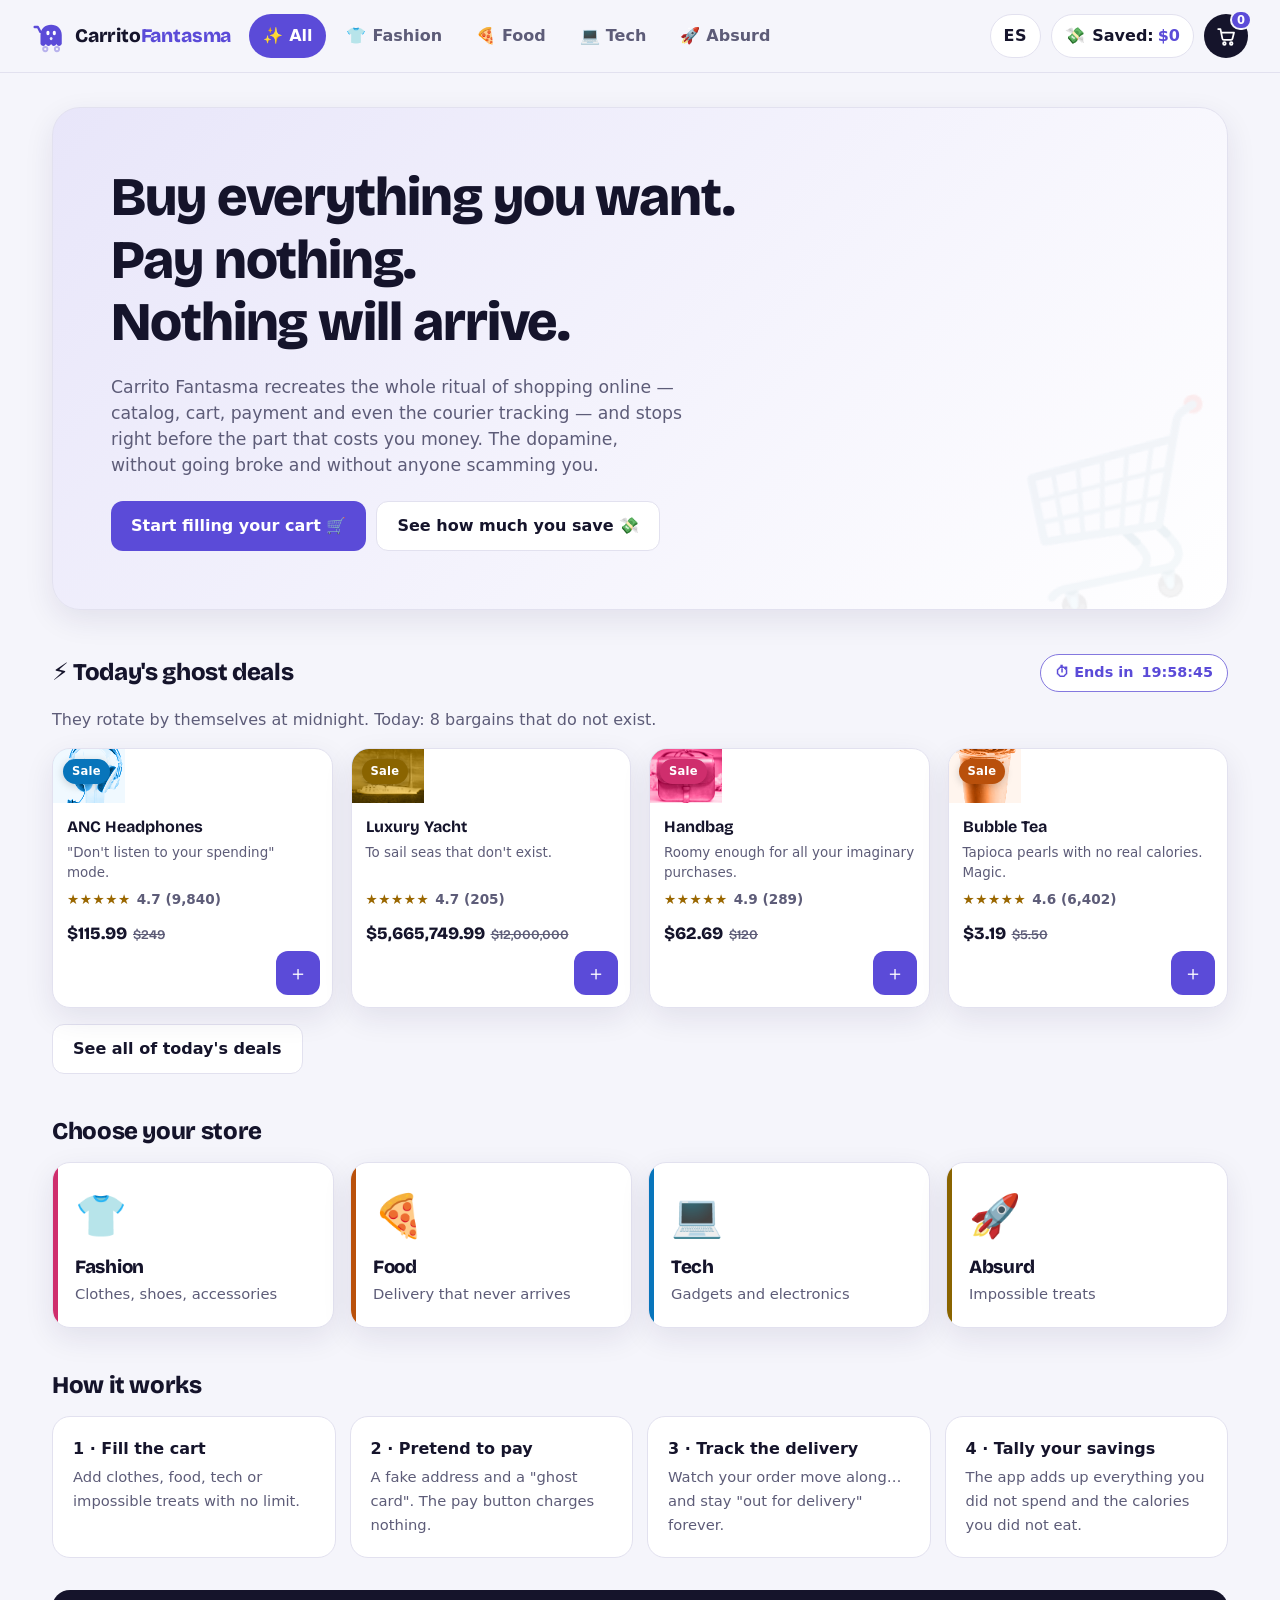
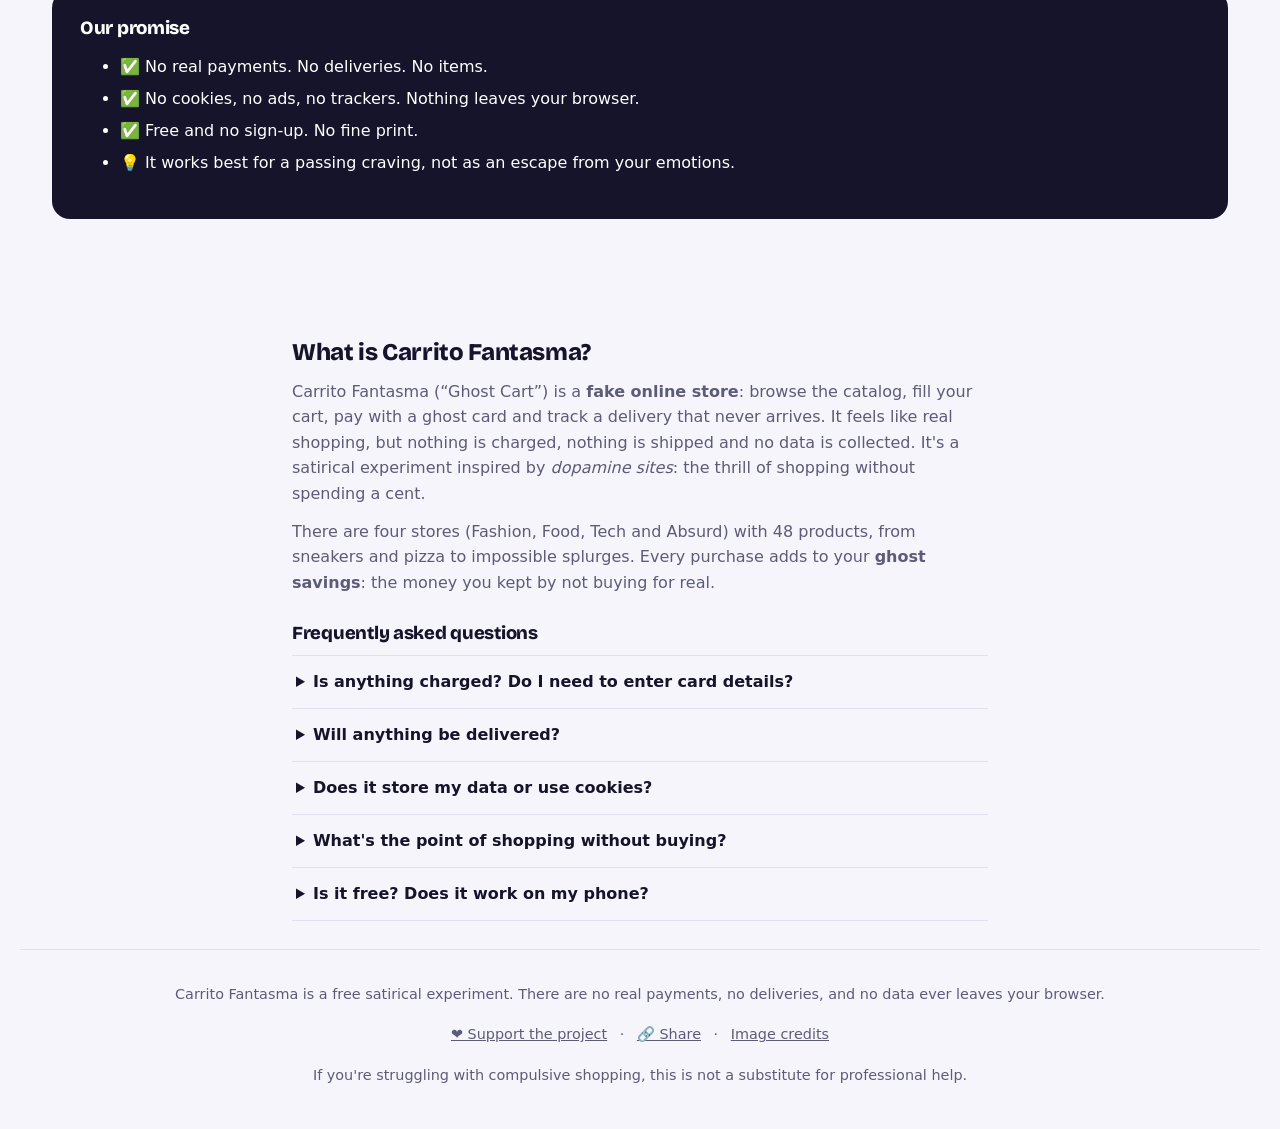
==== commit b8595b7d: "seo: sección «¿Qué es?» y preguntas frecuentes en HTML estático (ES/EN) Google tenía la home en «Des" ====
--- a/en/index.html
+++ b/en/index.html
@@ -94,6 +94,33 @@
     </noscript>
   </main>
 
+  <section class="about" aria-labelledby="about-title">
+    <h2 id="about-title">What is Carrito Fantasma?</h2>
+    <p>Carrito Fantasma (“Ghost Cart”) is a <strong>fake online store</strong>: browse the catalog, fill your cart, pay with a ghost card and track a delivery that never arrives. It feels like real shopping, but nothing is charged, nothing is shipped and no data is collected. It's a satirical experiment inspired by <em>dopamine sites</em>: the thrill of shopping without spending a cent.</p>
+    <p>There are four stores (Fashion, Food, Tech and Absurd) with 48 products, from sneakers and pizza to impossible splurges. Every purchase adds to your <strong>ghost savings</strong>: the money you kept by not buying for real.</p>
+    <h3>Frequently asked questions</h3>
+    <details>
+      <summary>Is anything charged? Do I need to enter card details?</summary>
+      <p>No. There are no real payments and no card numbers are requested. The “payment” is an animation: pick a ghost card and you're done.</p>
+    </details>
+    <details>
+      <summary>Will anything be delivered?</summary>
+      <p>Never. The shipment tracking moves along, but the package doesn't exist. The name and address you type never leave your browser.</p>
+    </details>
+    <details>
+      <summary>Does it store my data or use cookies?</summary>
+      <p>No cookies, no analytics and no ads. Your cart and savings are kept only in your browser (local storage) so they survive a reload. Nothing is sent to any server.</p>
+    </details>
+    <details>
+      <summary>What's the point of shopping without buying?</summary>
+      <p>To enjoy the ritual of shopping (choosing, filling the cart, paying, waiting for delivery) without spending money. Some people find it helps an impulse purchase pass. If compulsive shopping is a problem for you, this is not a substitute for professional help.</p>
+    </details>
+    <details>
+      <summary>Is it free? Does it work on my phone?</summary>
+      <p>It's free and works in any modern browser, on phone or desktop, with nothing to install. It's also available in <a href="../" hreflang="es" lang="es">Spanish</a>.</p>
+    </details>
+  </section>
+
   <footer class="site-footer">
     <p data-i18n="footer_about"><b>Carrito Fantasma</b> is a free satirical experiment. There are no real payments, no deliveries, and no data ever leaves your browser.</p>
     <p><button class="link" data-action="nav" data-view="support" data-i18n="footer_support">❤️ Support the project</button> · <button class="link" data-action="share" data-i18n="footer_share">🔗 Share</button> · <button class="link" data-action="nav" data-view="credits" data-i18n="footer_credits">Image credits</button></p>
--- a/styles.css
+++ b/styles.css
@@ -541,6 +541,18 @@
 .site-footer{ border-top:1px solid var(--line); padding:34px clamp(14px,3vw,32px); text-align:center; color:var(--muted); font-size:.9rem; max-width:1240px; margin:0 auto; }
 .site-footer p{ margin:0 0 8px; }
 .site-footer .link{ color:var(--muted); }
+
+/* ---------- ¿qué es? + preguntas frecuentes (texto estático, también para buscadores) ---------- */
+.about{ max-width:760px; margin:0 auto; padding:40px clamp(14px,3vw,32px) 28px; color:var(--ink); }
+.about h2{ font-family:var(--display); font-size:1.5rem; margin:0 0 12px; }
+.about h3{ font-family:var(--display); font-size:1.15rem; margin:28px 0 10px; }
+.about p{ color:var(--muted); line-height:1.6; margin:0 0 12px; }
+.about a{ color:var(--accent-text); }
+.about details{ border-top:1px solid var(--line); }
+.about details:last-of-type{ border-bottom:1px solid var(--line); }
+.about summary{ cursor:pointer; padding:14px 4px; font-weight:600; list-style-position:inside; }
+.about summary:focus-visible{ outline:2px solid var(--focus); outline-offset:2px; border-radius:6px; }
+.about details p{ padding:0 4px 6px; }
 
 /* ---------- apoyo / donaciones ---------- */
 .support{ max-width:720px; margin:0 auto; text-align:center; }
